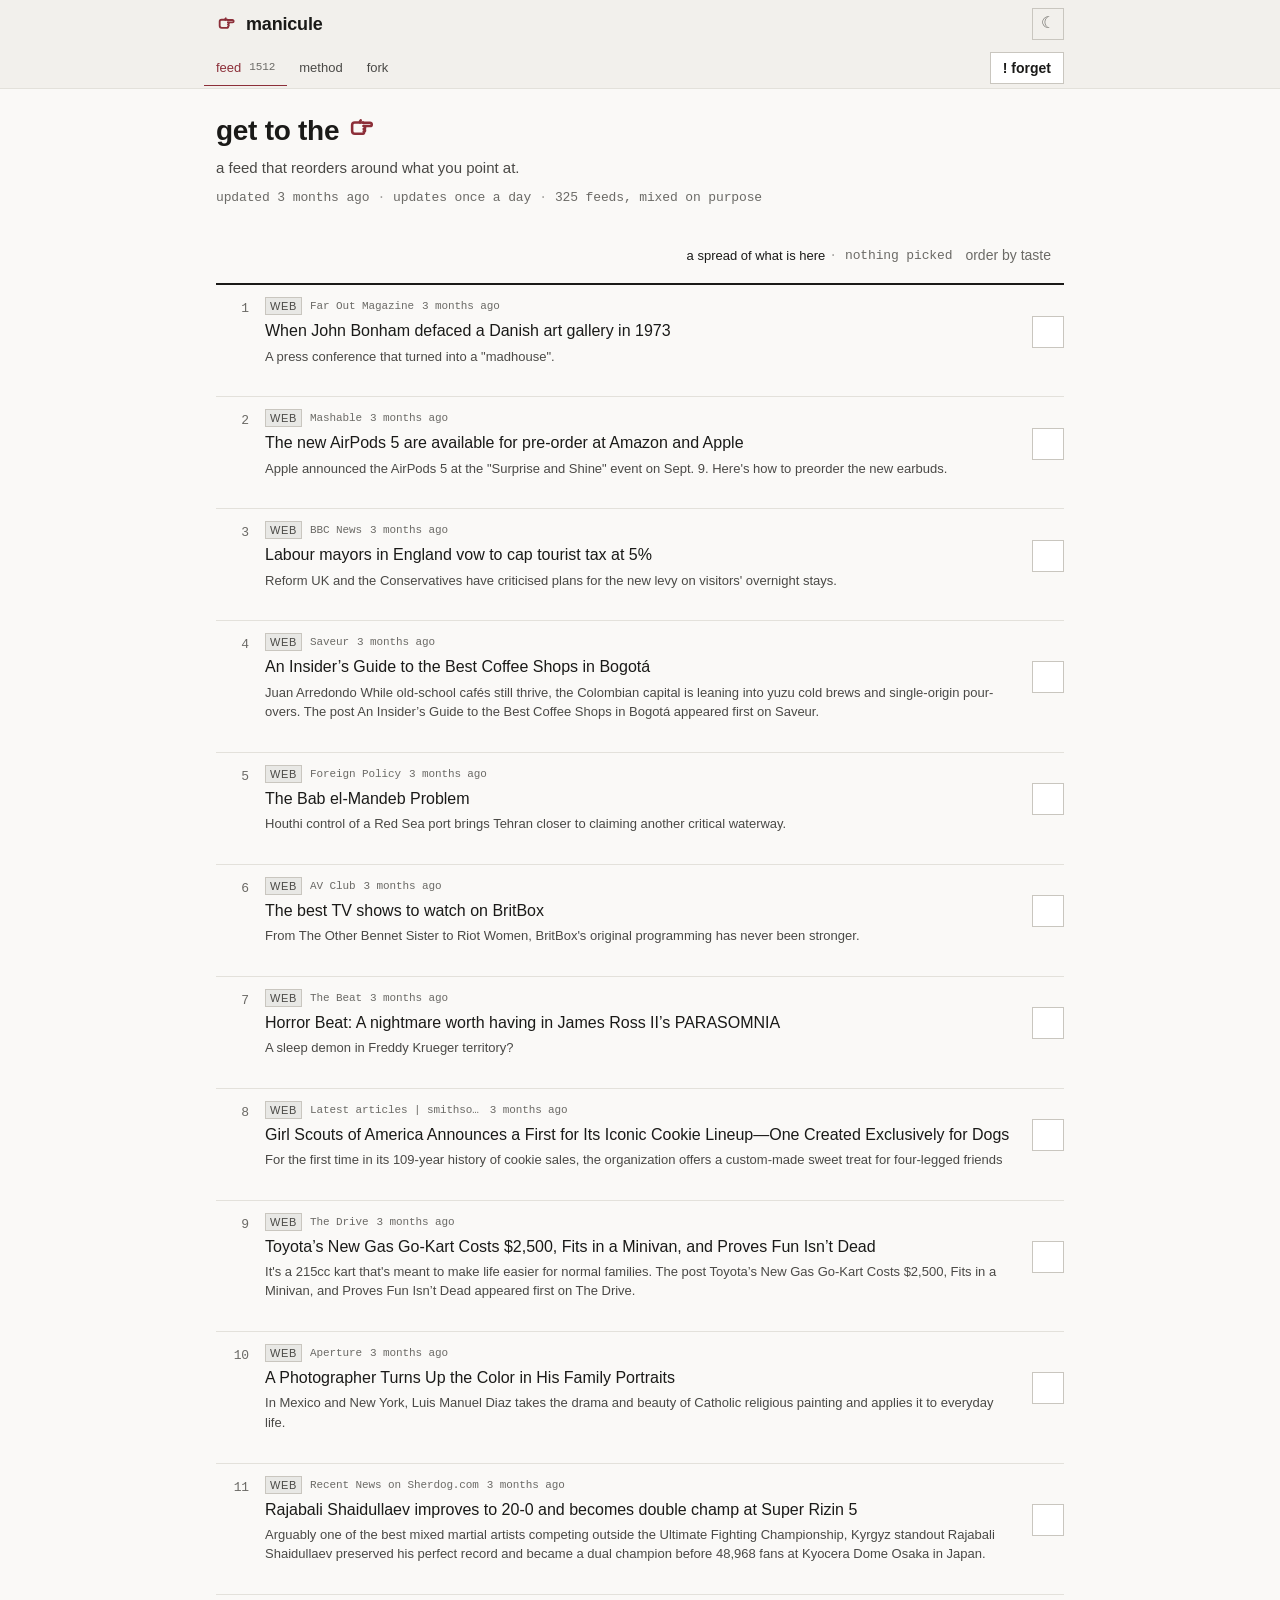
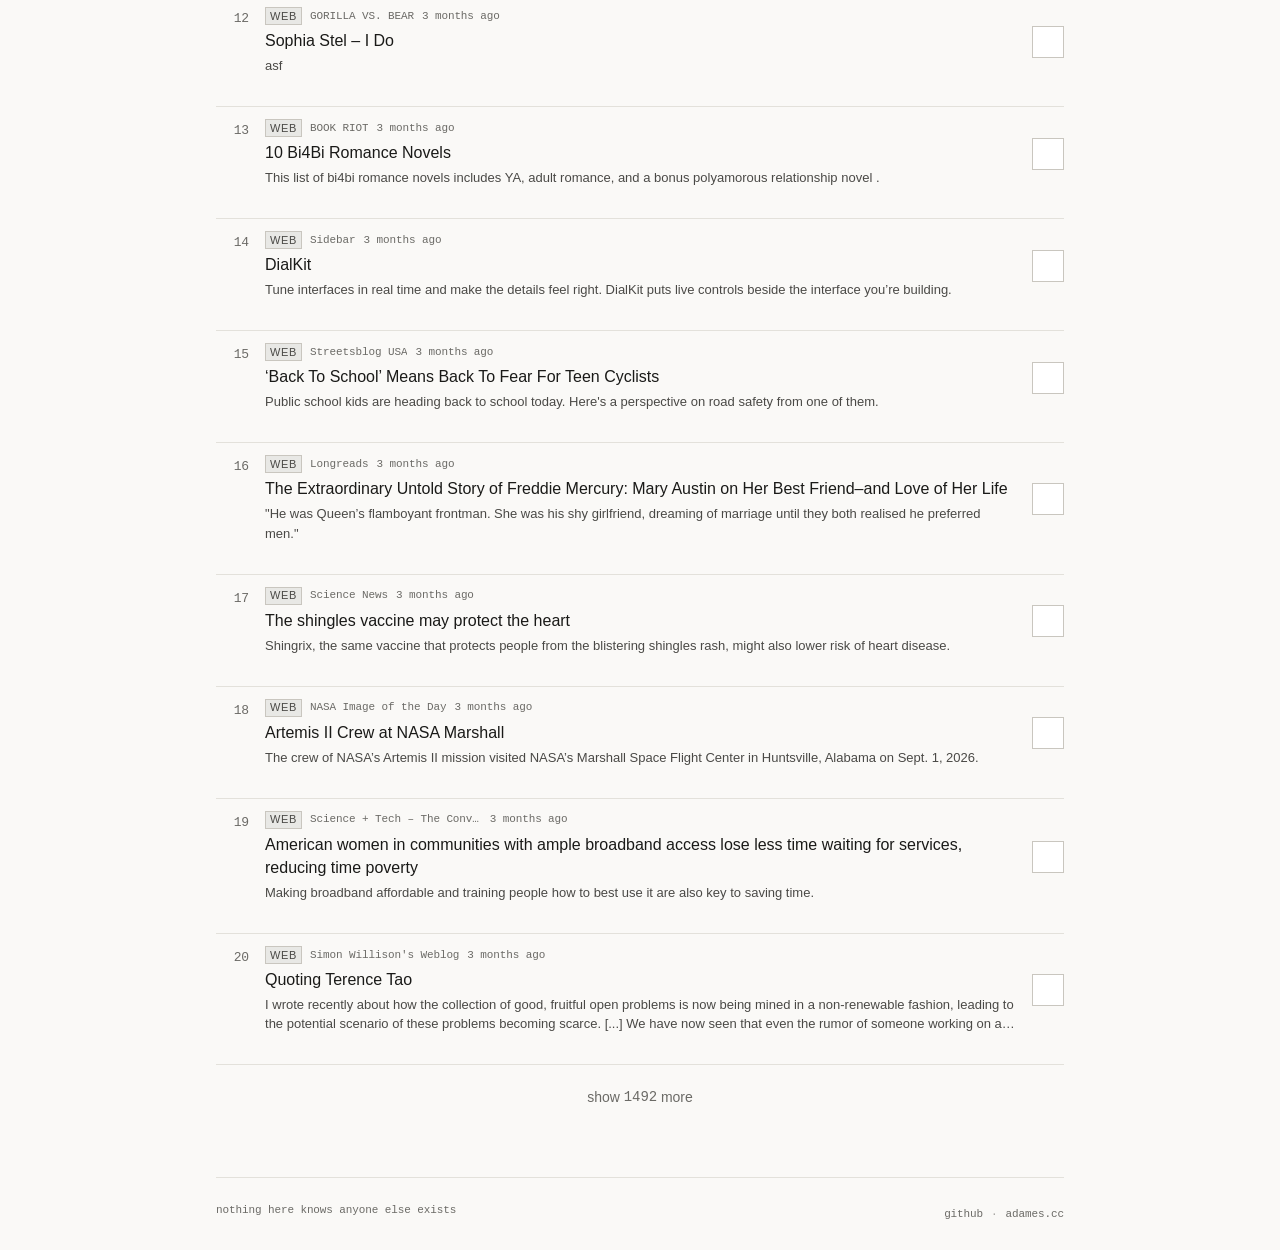
==== site/index.html @ ba09150f "what your taste is about, read off the pool "2 picked in 2 tastes" said there were two and nothing a" ====
<!doctype html>
<html lang="en" data-dialect="square">
<head>
<meta charset="utf-8">
<meta name="viewport" content="width=device-width, initial-scale=1">
<title>manicule · feed</title>
<meta name="description" content="remember your tastes">
<meta property="og:type" content="website">
<meta property="og:title" content="manicule · feed">
<meta property="og:description" content="remember your tastes">
<meta property="og:image" content="https://manicule.adames.cc/og.png">
<meta property="og:url" content="https://manicule.adames.cc/">
<meta name="twitter:card" content="summary_large_image">
<link rel="icon" href="data:image/svg+xml,%3Csvg xmlns='http://www.w3.org/2000/svg' viewBox='0 0 24 24' fill='none' stroke='%238c2f39' stroke-width='2' stroke-linecap='round' stroke-linejoin='round'%3E%3Cstyle%3E@media(prefers-color-scheme:dark){path{stroke:%23df938b}}%3C/style%3E%3Cg transform='rotate(90 12 12)'%3E%3Cpath d='M7.6 11.5V6a1.3 1.3 0 0 1 2.6 0V11'/%3E%3Cpath d='M10.2 11a1.1 1.1 0 0 1 2.2 0a1.05 1.05 0 0 1 2.1 0a1 1 0 0 1 1.7.5V17.8a2.2 2.2 0 0 1-2.2 2.2H9.4a2 2 0 0 1-2-2V11.5'/%3E%3Cpath d='M7.4 13.8a1.4 1.4 0 0 1-1.7-.5'/%3E%3C/g%3E%3C/svg%3E">
<link rel="manifest" href="manifest.webmanifest">
<link rel="stylesheet" href="manicule.css">
<script>
/* Theme before paint: ?theme= in the query, else the stamped choice, else the OS. */
try{var t=new URLSearchParams(location.search).get("theme")||localStorage.getItem("manicule-theme");if(t==="dark"||t==="light")document.documentElement.dataset.theme=t}catch(_){}
</script>
</head>
<body>
<a class="skip" href="#list">skip to the posts</a>


<div class="main">
  <!-- the header: brand row, then the page words -->
  <header class="topbar">
    <div class="brand">
      <a href="./"><span data-hand="rest"></span><span>manicule</span></a>
      <button class="theme" type="button"><span class="moon glyph">☾</span><span class="sun glyph">☼</span></button>
    </div>
    <div class="strip">
      <nav class="words" aria-label="pages">
        <a href="./" data-page="feed">feed <span class="n" data-count></span></a>
        <a href="method.html" data-page="method">method</a>
        <a href="fork.html" data-page="fork">fork</a>
      </nav>
      <div class="acts">
        <button class="btn danger" type="button" data-act="forget" title="clears everything you have picked and passed"><span aria-hidden="true">!</span> forget</button>
      </div>
    </div>
  </header>


  <div class="page">
    <main>
      <section class="mast" aria-label="manicule">
        <h1>get to the <span class="sr-only">☞</span><span data-hand="rest"></span></h1>
        <p class="lead">a feed that reorders around what you point at.</p>
        <p class="spec" id="spec"><span>loading</span></p>
      </section>

      <!-- the ledger -->
      <section class="ledger" id="ledger" aria-label="posts">
        <div class="toolbar">
          <p class="status" id="status" aria-live="polite">loading</p>
        </div>

        <!-- what your taste is about, read off the pool. one line an average -->
        <ol class="tastes" id="tastes" aria-label="your tastes" hidden></ol>

        <div class="banner" id="banner" role="status" hidden>
          <span id="banner-says"></span>
          <span class="acts"><button class="btn" type="button" data-act="fresh">start fresh</button></span>
        </div>

        <span id="newtab" hidden>opens in a new tab</span>
        <ol class="list" id="list" tabindex="-1" role="list"></ol><!-- role=list: WebKit drops list semantics from a list-style:none list -->
        <div class="more" id="more" hidden><button class="btn quiet" id="morebtn" type="button">show more</button></div>
        <div class="empty-state" id="empty" hidden>no posts</div>
      </section>
    </main>

    <!-- the foot -->
    <footer class="foot">
      <div class="colophon-line">
        <span>nothing here knows anyone else exists</span>
        <nav aria-label="elsewhere"><a href="https://github.com/adames/manicule">github</a><a href="https://adames.cc">adames.cc</a></nav>
      </div>
    </footer>
  </div>
</div>

<div class="toast" id="toast" role="status"></div>
<script src="rank.js"></script>
<script src="shell.js"></script>
<script src="feed.js"></script>
<script>
/* Yesterday's pool reads on a train. Nothing else changes if this never runs. */
if ("serviceWorker" in navigator) addEventListener("load", () => navigator.serviceWorker.register("sw.js").catch(() => {}));
</script>
</body>
</html>
---- site/manicule.css ----
/* manicule.css: adames ember, LIBRARY register (the Commonplace dialect). square corners, Helvetica-first chrome, mono for numbers, one ember, flat, no web fonts. one stylesheet. */

/* 1 · tokens. colors from tokens/colors.css (unused ones dropped); the media block mirrors dark for the OS choice */

:root {
  color-scheme: light;
  --bg: #faf9f7;
  --surface: #f2f0ec;
  --surface-press: #e8e6e0;
  --raised: #ffffff;
  --text: #1a1a18;
  --text-secondary: #4a4946;
  --muted: #6b6a66;
  --border: #e3e1db;
  --border-subtle: #efedea;
  --border-strong: #c9c6bf;
  --ember: #8c2f39;
  --ember: oklch(44.48% 0.126 17.63);
  --ember-hover: #76262f;
  --ember-soft: rgba(140,47,57,.1);
  --on-ember: #ffffff;
  --fill-1: color-mix(in srgb,var(--text) 8%,transparent);
  --fill-2: color-mix(in srgb,var(--text) 18%,transparent);
  --fill-3: color-mix(in srgb,var(--text) 38%,transparent);
  --danger: var(--text);
  --on-danger: var(--raised);
  --shadow: none;
  --shadow-pop: 0 2px 0 var(--border-strong);
  --link: var(--ember);
  --font-ui: 'Helvetica Neue',Helvetica,Arial,'Liberation Sans',sans-serif;
  --font-sans: var(--font-ui);
  --font-mono: ui-monospace,SFMono-Regular,'SF Mono',Menlo,Consolas,'Liberation Mono',monospace;
  --font-serif: Georgia,Charter,'Times New Roman',serif;

  /* the fixed app scale, the only scale here (never --step-*) */
  --text-2xs: .6875rem;
  --text-xs: .8125rem;
  --text-sm: .875rem;
  --text-base: .9375rem;
  --text-md: 1rem;
  --text-lg: 1.125rem;
  --text-xl: 1.75rem; /* the product's single addition to the app scale: page h1s only */
  --leading-tight: 1.3;
  --leading-snug: 1.45;
  --leading-normal: 1.5;
  --leading-body: 1.65;
  --leading-relaxed: 1.75;
  --weight-normal: 400;
  --weight-medium: 500;
  --weight-semibold: 600;
  --icon-sm: 1rem;
  --space-0: .125rem;
  --space-1: .25rem;
  --space-2: .5rem;
  --space-3: .75rem;
  --space-4: 1rem;
  --space-5: 1.5rem;
  --space-6: 2rem;
  --space-7: 3rem;
  --measure: 65ch;
  --sidebar-width: 176px;
  --page-max: 56rem;
  --radius-sm: 4px;
  --radius: 6px;
  --border-w: 1px;
  --border-w-strong: 2px;
  --control-sm: 32px;
  --control-md: 36px;
  --transition-fast: .1s ease;
  --transition: .15s ease;

  /* the product's own sizes: the hand at three sizes (and the h1 box that puts the drawn hand at cap height), the kind badge and the meter, the ruler's thumb and ticks, the ledger's fixed columns */
  --hand-sm: 12px;
  --hand-md: 18px;
  --hand-lg: 22px;
  --hand-h1: 1.1em;
  --badge-h: 18px;
  --bar-h: 8px;
  --thumb: 12px;
  --tick-h: 8px;
  --ruler-w: 12rem;
  --note-w: 17rem;
  --kv-key: 9rem;
}

[data-dialect="square"] {
  --radius-sm: 0px;
  --radius: 0px;
}

@media (pointer:coarse) {
  :root {
    --control-sm: 44px;
    --thumb: 16px;
  }
}

@media (prefers-color-scheme:dark) {
  :root:not([data-theme="light"]) {
    color-scheme: dark;
    --bg: #0c0c0d;
    --surface: #161617;
    --surface-press: #1f1f21;
    --raised: #19191b;
    --text: #ededec;
    --text-secondary: #b4b3b0;
    --muted: #9b9a96;
    --border: #262628;
    --border-subtle: #202022;
    --border-strong: #55555b;
    --ember: #df938b;
    --ember: oklch(73.75% 0.0935 26.15);
    --ember-hover: #e7a9a2;
    --ember-soft: rgba(223,147,139,.14);
    --on-ember: #1a1a18;
  }
}

:root[data-theme="dark"] {
  color-scheme: dark;
  --bg: #0c0c0d;
  --surface: #161617;
  --surface-press: #1f1f21;
  --raised: #19191b;
  --text: #ededec;
  --text-secondary: #b4b3b0;
  --muted: #9b9a96;
  --border: #262628;
  --border-subtle: #202022;
  --border-strong: #55555b;
  --ember: #df938b;
  --ember: oklch(73.75% 0.0935 26.15);
  --ember-hover: #e7a9a2;
  --ember-soft: rgba(223,147,139,.14);
  --on-ember: #1a1a18;
}

@media (prefers-reduced-motion:reduce) {
  *,
  *::before,
  *::after {
    animation-duration: .01ms!important;
    animation-iteration-count: 1!important;
    transition-duration: .01ms!important;
    scroll-behavior: auto!important;
  }
} /* 2 · base */

*,
*::before,
*::after {
  box-sizing: border-box;
  margin: 0;
}

html {
  background: var(--bg);
}

body {
  background: var(--bg);
  color: var(--text);
  font-family: var(--font-ui);
  font-size: var(--text-base);
  line-height: var(--leading-normal);
  font-variant-numeric: tabular-nums;
  font-variant-emoji: text;
  font-synthesis: none;
  -webkit-font-smoothing: antialiased;
  text-rendering: optimizeLegibility;
  min-height: 100vh;
  display: block;
  transition: background-color var(--transition),color var(--transition);
}

a {
  color: var(--link);
  text-decoration: none;
  text-underline-offset: .18em;
  text-decoration-thickness: from-font;
}

@media (hover:hover) {
  a:hover {
    text-decoration: underline;
  }
}

:focus-visible {
  outline: none;
  box-shadow: 0 0 0 2px var(--bg),0 0 0 4px var(--ember);
  border-radius: var(--radius-sm);
}

[tabindex="-1"]:focus-visible {
  box-shadow: none;
}

::selection {
  background: var(--ember-soft);
}

button {
  font: inherit;
  color: inherit;
  background: none;
  border: 0;
  padding: 0;
  cursor: pointer;
}

button:disabled {
  cursor: default;
}

svg {
  display: block;
}

img {
  max-width: 100%;
  display: block;
}

h1,
h2,
h3 {
  font-family: var(--font-ui);
  font-weight: var(--weight-semibold);
  line-height: var(--leading-tight);
  letter-spacing: -.01em;
  text-transform: lowercase;
  text-wrap: balance;
}

h1 {
  font-size: var(--text-xl);
}

h2 {
  font-size: var(--text-md);
}

h3 {
  font-size: var(--text-base);
}

b,
strong {
  font-weight: var(--weight-semibold);
}

pre,
code,
kbd,
samp {
  font-family: var(--font-mono);
  letter-spacing: -.01em;
  text-transform: none;
}

.mono {
  font-family: var(--font-mono);
  font-variant-numeric: tabular-nums;
  letter-spacing: -.01em;
}

.muted {
  color: var(--muted);
}

.glyph {
  font-variant-emoji: text;
}

.hand-svg {
  width: var(--hand-md);
  height: var(--hand-md);
  flex: none;
} /* the skip link: off-page until it has focus */

.skip {
  position: absolute;
  left: -999px;
  top: var(--space-3);
  z-index: 20;
  padding: var(--space-2) var(--space-3);
  background: var(--text);
  color: var(--bg);
  font-size: var(--text-xs);
  text-transform: lowercase;
}

.skip:focus {
  left: var(--space-3);
}

/* 3 · shell. the header is a brand row over a row of page words. */

.theme .g {
  font-family: var(--font-mono);
  font-size: var(--icon-sm);
  line-height: 1;
  color: var(--muted);
}

.theme .sun {
  display: none;
}

:root[data-theme="dark"] .theme .sun {
  display: inline;
}

:root[data-theme="dark"] .theme .moon {
  display: none;
}

@media (prefers-color-scheme:dark) {
  :root:not([data-theme="light"]) .theme .sun {
    display: inline;
  }
  :root:not([data-theme="light"]) .theme .moon {
    display: none;
  }
}

/* the page column under the header */

.main {
  flex: 1;
  min-width: 0;
  display: flex;
  flex-direction: column;
}

/* the header: brand row under a 2px ink rule, then the page words (an inset focus ring survives the scroll clip) */

.topbar {
  background: var(--surface);
  text-transform: lowercase;
}

.topbar .brand {
  display: flex;
  align-items: center;
  justify-content: space-between;
  padding: var(--space-2) var(--space-4);
}

/* the rules run to the edge; the words in them line up with the page column */

.topbar .brand,
.strip {
  --gutter: max(var(--space-4), (100% - var(--page-max)) / 2 + var(--space-5));
  padding-inline: var(--gutter);
}

.strip .words {
  margin-inline-start: calc(-1 * var(--space-3));
}

.topbar .brand a {
  display: flex;
  align-items: center;
  gap: var(--space-2);
  color: var(--text);
  font-size: var(--text-lg);
  font-weight: var(--weight-semibold);
  letter-spacing: -.01em;
}

.topbar .brand svg {
  width: var(--hand-lg);
  height: var(--hand-lg);
  color: var(--ember);
}

.topbar .theme {
  width: var(--control-sm);
  height: var(--control-sm);
  display: grid;
  place-items: center;
  font-family: var(--font-mono);
  font-size: var(--icon-sm);
  color: var(--muted);
  border: var(--border-w) solid var(--border-strong);
  border-radius: var(--radius);
  text-transform: lowercase;
}

.strip {
  display: flex;
  align-items: center;
  justify-content: space-between;
  gap: var(--space-3);
  border-bottom: var(--border-w) solid var(--border);
}

.strip .acts {
  display: flex;
  gap: var(--space-2);
  flex: none;
  padding: var(--space-1) 0;
} /* here in every state: an action that came and went would move the page under you */

.topbar .words {
  display: flex;
  overflow-x: auto;
  scrollbar-width: none;
  min-width: 0;
}

.topbar .words::-webkit-scrollbar {
  display: none;
}

.topbar .words a {
  flex: none;
  display: flex;
  align-items: center;
  min-height: var(--control-sm);
  padding: var(--space-2) var(--space-3);
  margin-bottom: calc(-1 * var(--border-w));
  border-bottom: var(--border-w-strong) solid transparent;
  color: var(--text-secondary);
  font-size: var(--text-xs);
  font-weight: var(--weight-medium);
}

.topbar .words .n {
  margin-left: var(--space-2);
  font-family: var(--font-mono);
  font-size: var(--text-2xs);
  color: var(--muted);
  letter-spacing: -.01em;
}

.topbar .words a.active {
  color: var(--ember);
  border-bottom-color: var(--ember);
}

.topbar .words a:focus-visible {
  box-shadow: inset 0 0 0 2px var(--ember);
}
 /* the page column, prose, section titles over the 2px ink rule */

.page {
  width: 100%;
  max-width: var(--page-max);
  margin-inline: auto;
  padding: var(--space-5);
}

.page>main>*+* {
  margin-top: var(--space-6);
} /* section to section. twice the 16 that separates a section title from its body, so a section reads as one block */

/* the measure bounds the running text only; rules, steps and KV rows run to the column edge like the other pages */

.prose p {
  max-width: var(--measure);
  text-wrap: pretty;
}

.prose pre,
.prose .specimen {
  max-width: var(--measure);
}

.prose>*+* {
  margin-top: var(--space-4);
} /* a paragraph break has to beat the line spacing inside a paragraph, or the two run together */

.prose p a:not(.btn),
.prose li a,
.kv dd a {
  text-decoration-line: underline;
  text-decoration-thickness: .08em;
}

.reading {
  font-family: var(--font-serif);
  font-size: var(--text-lg);
  line-height: var(--leading-relaxed);
  color: var(--text);
  max-width: var(--measure);
  text-wrap: pretty;
}

.mast .reading {
  margin-top: var(--space-3);
}

.sect {
  display: flex;
  align-items: baseline;
  justify-content: space-between;
  gap: var(--space-3);
  padding-bottom: var(--space-2);
  border-bottom: var(--border-w-strong) solid var(--text);
  font-size: var(--text-sm);
  font-weight: var(--weight-medium);
  letter-spacing: .04em;
  text-transform: lowercase;
}

.sect a {
  font-weight: var(--weight-normal);
  letter-spacing: 0;
  font-size: var(--text-xs);
}

.sect small {
  margin-left: var(--space-2);
  font-family: var(--font-mono);
  font-weight: var(--weight-normal);
  font-size: var(--text-2xs);
  letter-spacing: -.01em;
  color: var(--muted);
}

.sect+*,
.sect+.caption {
  margin-top: var(--space-4);
} /* the caption sets its own 8 and would otherwise sit tighter under a title than any other first child */

.caption+.kv {
  margin-top: var(--space-4);
} /* the proof's notes sit under its caption */

.caption {
  margin-top: var(--space-2);
  font-family: var(--font-mono);
  font-size: var(--text-2xs);
  color: var(--muted);
  letter-spacing: -.01em;
  text-transform: lowercase;
} /* the foot: a hairline, the colophon line */

.foot {
  margin-top: var(--space-7);
  padding-top: var(--space-5);
  border-top: var(--border-w) solid var(--border);
  text-transform: lowercase;
}

/* standalone text links reach a 24px target without growing visually */

.sect a,
.colophon-line nav a {
  display: inline-flex;
  align-items: center;
  min-height: var(--space-5);
}

.foot>.colophon-line:first-child {
  margin-top: 0;
}

.colophon-line {
  display: flex;
  flex-wrap: wrap;
  justify-content: space-between;
  gap: var(--space-2) var(--space-4);
  margin-top: var(--space-4);
  font-family: var(--font-mono);
  font-size: var(--text-2xs);
  color: var(--muted);
  letter-spacing: -.01em;
}

.colophon-line nav {
  display: flex;
  gap: var(--space-2);
}

.colophon-line nav a {
  color: var(--muted);
}

.colophon-line nav a:hover {
  color: var(--text);
}

.colophon-line nav a+a::before {
  content: "·";
  content: "·" / "";
  margin-right: var(--space-2);
  opacity: .6;
} /* the "" alt keeps a glyph out of accessible names; older engines keep the first declaration */

/* 4 · masthead, the formula band (always visible), how it works */

.mast h1 .hand-svg {
  display: inline-block;
  vertical-align: -.15em;
  width: var(--hand-h1);
  height: var(--hand-h1);
  color: var(--ember);
}

.mast .lead {
  margin-top: var(--space-2);
  font-size: var(--text-base);
  color: var(--text-secondary);
  max-width: var(--measure);
  text-wrap: pretty;
}

.spec {
  margin-top: var(--space-2);
  display: flex;
  flex-wrap: wrap;
  gap: var(--space-1) var(--space-2);
  font-family: var(--font-mono);
  font-size: var(--text-xs);
  color: var(--muted);
  letter-spacing: -.01em;
  text-transform: lowercase;
}

.spec span:not(:last-child)::after {
  content: "·";
  content: "·" / "";
  margin-left: var(--space-2);
  opacity: .6;
} /* on the trailing side, so a wrap never opens a line with the dot */

.formula {
  display: flex;
  flex-wrap: wrap;
  align-items: flex-start;
  gap: var(--space-2) var(--space-3);
  padding: var(--space-3) var(--space-4);
  background: var(--surface);
  font-family: var(--font-mono);
  font-size: var(--text-md);
  line-height: var(--leading-tight);
  color: var(--text);
  letter-spacing: -.01em;
  overflow-x: auto;
}

.formula .side {
  display: inline-flex;
  align-items: flex-start;
  gap: var(--space-2) var(--space-3);
}

.formula .op {
  color: var(--muted);
}

.formula .term {
  display: inline-flex;
  flex-direction: column;
  align-items: center;
}

.formula .lbl {
  margin-top: var(--space-1);
  padding-top: var(--space-1);
  border-top: var(--border-w) solid var(--border-strong);
  color: var(--text);
  text-transform: lowercase;
  white-space: nowrap;
} /* the same face, size and ink as the term above it, and centred under it: a denominator, not a footnote */

.kicker-line {
  margin-top: var(--space-2);
  font-size: var(--text-sm);
  color: var(--text-secondary);
  text-transform: lowercase;
}

.prior {
  margin-top: var(--space-3);
  font-size: var(--text-xs);
  color: var(--muted);
  max-width: var(--measure);
  text-wrap: pretty;
}

/* the details: hairlines above and below, +/− at right; the method.html link sits beside the summary, not inside it */

/* the ruler in prose: it is the method page's control, not a toolbar's */
.prose .ruler-wrap,
section .ruler-wrap {
  margin-top: var(--space-4);
}

/* 5 · toolbar: the λ ruler and the status */

.toolbar {
  display: flex;
  flex-wrap: wrap;
  align-items: center;
  gap: var(--space-2) var(--space-3);
  padding-bottom: var(--space-3);
  border-bottom: var(--border-w-strong) solid var(--text);
  text-transform: lowercase;
}

/* the ruler: a real range input drawn as a 2px ink track with 9 ticks (hard-stop stripes, not a tonal gradient) and a square ink thumb */

.ruler-wrap {
  display: flex;
  flex-direction: column;
  gap: var(--space-0);
  width: var(--ruler-w);
  flex: none;
}

.ruler-wrap label,
.ruler-ends {
  font-size: var(--text-2xs);
  color: var(--muted);
  line-height: var(--leading-tight);
}

.ruler-wrap label {
  white-space: nowrap;
}

.ruler-row {
  display: flex;
  align-items: center;
  gap: var(--space-2);
}

.ruler {
  position: relative;
  flex: 1;
  min-width: 0;
  height: max(var(--space-5),calc(var(--thumb) + var(--space-2)));
} /* never under 24px on a fine pointer */

@media (pointer:coarse) {
  .ruler {
    height: var(--control-sm);
  }
}

.ruler::before {
  content: "";
  position: absolute;
  left: calc(var(--thumb) / 2);
  right: calc(var(--thumb) / 2);
  top: calc(50% - var(--tick-h) / 2);
  height: var(--tick-h);
  background-image: linear-gradient(90deg,var(--border-strong) var(--border-w),transparent var(--border-w)),linear-gradient(90deg,var(--text) var(--border-w),transparent var(--border-w));
  background-size: calc((100% - var(--border-w)) / 8) 100%,calc((100% - var(--border-w)) / 4) 100%;
  background-repeat: repeat-x;
  pointer-events: none;
}

.ruler input {
  appearance: none;
  display: block;
  width: 100%;
  height: 100%;
  margin: 0;
  background: none;
  cursor: ew-resize;
  position: relative;
}

.ruler input::-webkit-slider-runnable-track {
  height: var(--border-w-strong);
  background: var(--text);
}

.ruler input::-moz-range-track {
  height: var(--border-w-strong);
  background: var(--text);
}

.ruler input::-webkit-slider-thumb {
  appearance: none;
  width: var(--thumb);
  height: var(--thumb);
  margin-top: calc((var(--border-w-strong) - var(--thumb)) / 2);
  background: var(--text);
  border: 0;
  border-radius: 0;
  box-shadow: 0 0 0 var(--border-w-strong) var(--bg);
}

.ruler input::-moz-range-thumb {
  width: var(--thumb);
  height: var(--thumb);
  background: var(--text);
  border: 0;
  border-radius: 0;
  box-shadow: 0 0 0 var(--border-w-strong) var(--bg);
}

.ruler input:focus-visible {
  box-shadow: none;
}

.ruler input:focus-visible::-webkit-slider-thumb {
  box-shadow: 0 0 0 2px var(--bg),0 0 0 4px var(--ember);
}

.ruler input:focus-visible::-moz-range-thumb {
  box-shadow: 0 0 0 2px var(--bg),0 0 0 4px var(--ember);
}

.ruler-row output {
  font-family: var(--font-mono);
  font-size: var(--text-sm);
  font-weight: var(--weight-medium);
  color: var(--text);
  min-width: 4ch;
  text-align: right;
  letter-spacing: -.01em;
}

.ruler-ends {
  display: flex;
  justify-content: space-between;
  padding-right: calc(4ch + var(--space-2));
}



.status {
  order: 2;
  margin-left: auto;
  font-size: var(--text-xs);
  color: var(--muted);
  display: flex;
  flex-wrap: wrap;
  align-items: center;
  gap: var(--space-1) 0;
  justify-content: flex-end;
}

.status>* {
  white-space: nowrap;
} /* the counts each stay whole; the line wraps between them when it has to */

@media (max-width:719.98px) {
  .status .lam {
    display: none;
  } /* the ruler is right there and prints the same number */
}

.status b {
  color: var(--text);
  font-weight: var(--weight-medium);
}

.status .n {
  font-family: var(--font-mono);
  letter-spacing: -.01em;
}

.status .n::before {
  content: "·";
  content: "·" / "";
  margin: 0 var(--space-2) 0 var(--space-1);
  opacity: .6;
} /* a real space precedes each span (for screen readers); the left margin makes up the difference */

/* your tastes, read off the pool: one line an average, in the status's voice */
.tastes {
  list-style: none;
  margin: var(--space-2) 0 0;
  padding: 0;
  display: flex;
  flex-direction: column;
  gap: var(--space-1);
  font-family: var(--font-mono);
  font-size: var(--text-xs);
  color: var(--muted);
  letter-spacing: -.01em;
  text-transform: lowercase;
}

.tastes li {
  display: flex;
  align-items: baseline;
  gap: var(--space-2);
  min-width: 0;
}

.tastes svg {
  width: var(--hand-sm);
  height: var(--hand-sm);
  flex: none;
  align-self: center;
}

.tastes .k,
.tastes .n {
  flex: none;
}

.tastes .k {
  color: var(--text);
} /* the number, when there are several: it is what the rows point at */

.tastes .feeds {
  overflow: hidden;
  text-overflow: ellipsis;
  white-space: nowrap;
  min-width: 0;
}

.tastes .feeds b {
  font-weight: var(--weight-medium);
  color: var(--text);
  text-transform: none;
}

/* 6 · the ledger: column heads on the 2px rule, then the rows (rank · entry · receipt · hands) */

.list {
  list-style: none;
  padding: 0;
  margin: 0;
}

.row {
  position: relative;
  padding: var(--space-3) 0 var(--space-3) var(--space-2);
  border-bottom: var(--border-w) solid var(--border);
  transition: background var(--transition-fast);
} /* rank · entry · the one control, with the score under it */

.row {
  display: grid;
  grid-template-columns: 3ch minmax(0,1fr) min-content;
  column-gap: var(--space-4);
  align-items: start;
}

.ledger.dead .toolbar>:not(.status) {
  display: none;
} /* couldn't load: only the status line stays */

.row::before {
  content: "";
  position: absolute;
  left: 0;
  top: var(--space-3);
  bottom: var(--space-3);
  width: 0;
  border-left: var(--border-w-strong) solid transparent;
}

.row:hover {
  background: var(--surface);
}

/* the row's own edge repeats the control's state in the margin: solid ink for a row you picked, dashed for one you passed on. Ink, never the accent. */

.row.picked::before {
  border-left-color: var(--text);
}

.row.passed::before {
  border-left-style: dashed;
  border-left-color: var(--border-strong);
}

.row .n {
  font-family: var(--font-mono);
  font-size: var(--text-xs);
  color: var(--muted);
  letter-spacing: -.01em;
  text-align: right;
  padding-top: var(--space-0);
}

.row .body {
  min-width: 0;
}

.meta {
  display: flex;
  flex-wrap: wrap;
  align-items: center;
  gap: var(--space-2);
  font-family: var(--font-mono);
  font-size: var(--text-2xs);
  color: var(--muted);
  letter-spacing: -.01em;
  line-height: var(--leading-tight);
}

.meta .feed {
  flex: 0 1 auto;
  min-width: 0;
  overflow: hidden;
  text-overflow: ellipsis;
  white-space: nowrap;
  max-width: 26ch;
}

.meta time {
  white-space: nowrap;
}

.kind {
  display: inline-flex;
  align-items: center;
  height: var(--badge-h);
  padding: 0 var(--space-1);
  font-family: var(--font-ui);
  font-size: var(--text-2xs);
  font-weight: var(--weight-medium);
  letter-spacing: .06em;
  text-transform: uppercase;
  color: var(--text-secondary);
  background: var(--fill-1);
  border: var(--border-w) solid var(--border-strong);
  border-radius: var(--radius-sm);
}

.title {
  margin-top: var(--space-1);
  font-size: var(--text-md);
  font-weight: var(--weight-medium);
  line-height: var(--leading-snug);
  letter-spacing: 0;
  text-transform: none;
  text-wrap: pretty;
  overflow-wrap: anywhere;
}

.title a {
  color: var(--text);
}

.row:hover .title a,
.title a:hover {
  color: var(--ember);
  text-decoration: none;
}

.snip {
  margin-top: var(--space-1);
  font-size: var(--text-xs);
  line-height: var(--leading-normal);
  color: var(--text-secondary);
  display: -webkit-box;
  -webkit-line-clamp: 2;
  -webkit-box-orient: vertical;
  overflow: hidden;
  overflow-wrap: anywhere;
}

.near {
  margin-top: var(--space-1);
  height: 1.3em;
  overflow: hidden;
  display: flex;
  align-items: center;
  gap: var(--space-1);
  font-family: var(--font-mono);
  font-size: var(--text-2xs);
  color: var(--muted);
  letter-spacing: -.01em;
  line-height: var(--leading-tight);
  min-width: 0;
  text-transform: lowercase;
}

.near svg {
  width: var(--hand-sm);
  height: var(--hand-sm);
  flex: none;
}

.near .k {
  color: var(--text);
  flex: none;
}

.near .t {
  text-transform: none;
  overflow: hidden;
  text-overflow: ellipsis;
  white-space: nowrap;
}

/* the receipt: two terms, a rule (the equals), the total. the = is for screen readers until the row folds */

.calc {
  font-family: var(--font-mono);
  font-size: var(--text-2xs);
  color: var(--muted);
  opacity: .7;
  letter-spacing: -.01em;
  line-height: var(--leading-tight);
  text-align: center;
  width: 5ch;
} /* 5ch is the width of a signed score in this face, so every row's column is the same and the boxes keep one line down the page */

.calc span {
  display: block;
  white-space: nowrap;
}

.calc .tot {
  font-weight: var(--weight-medium);
  color: var(--text-secondary);
} /* the score is a window on the arithmetic, not a thing to read: it sits back from the title */

.calc .notext {
  color: var(--muted);
  white-space: normal;
}

.hands {
  align-self: center;
  display: flex;
  flex-direction: column;
  align-items: center;
  gap: var(--space-1);
} /* the score sits under the finger that made it, on the same centre line, the pair centred in the row */

/* one control, three states. Meaning is form, not colour: empty by default, inverse ink when you point at a row, dashed ink when you pass on one. The hand shows faintly on hover so an empty box still invites a press. */

.mk {
  width: var(--control-sm);
  height: var(--control-sm);
  display: grid;
  place-items: center;
  padding: 0;
  color: transparent;
  background: var(--raised);
  border: var(--border-w) solid var(--border-strong);
  cursor: pointer;
  transition: color var(--transition-fast),background var(--transition-fast),border-color var(--transition-fast);
}

.mk svg {
  width: var(--hand-md);
  height: var(--hand-md);
}

.row:hover .mk {
  color: var(--border-strong);
  border-color: var(--text);
}

.mk:hover {
  color: var(--text-secondary);
  background: var(--surface-press);
}

.mk.point {
  color: var(--bg);
  background: var(--text);
  border-color: var(--text);
}

.mk.point:hover {
  color: var(--bg);
  background: var(--text);
}

.mk.pass {
  color: var(--text);
  background: var(--raised);
  border-color: var(--text);
  border-style: dashed;
}

.mk.pass:hover {
  color: var(--text);
  background: var(--surface-press);
}

.row.passed .title a,
.row.passed .snip {
  color: var(--muted);
} /* a passed row goes quiet; it never loses words, or the row would resize under your finger */

.row.passed .kind {
  background: none;
  color: var(--muted);
  border-color: var(--border);
}

.row.passed .calc .tot {
  color: var(--muted);
  font-weight: var(--weight-normal);
}

.more {
  display: flex;
  justify-content: center;
  padding: var(--space-4) 0;
}

.more .btn .n {
  font-family: var(--font-mono);
  letter-spacing: -.01em;
}

/* 7 · components. buttons: ink outline by default, quiet drops the edge, danger is weight + ! + inverse fill, primary is the one ember CTA */

.btn {
  display: inline-flex;
  align-items: center;
  justify-content: center;
  gap: var(--space-1);
  height: var(--control-sm);
  padding: 0 var(--space-3);
  font-family: var(--font-ui);
  font-size: var(--text-sm);
  font-weight: var(--weight-medium);
  text-transform: lowercase;
  color: var(--text);
  background: var(--raised);
  border: var(--border-w) solid var(--border-strong);
  border-radius: var(--radius);
  white-space: nowrap;
  text-decoration: none;
  transition: background var(--transition-fast),color var(--transition-fast),border-color var(--transition-fast);
}

.btn:hover {
  background: var(--surface-press);
  border-color: var(--text);
  text-decoration: none;
}

.btn:active {
  background: var(--fill-2);
}

.btn.quiet {
  background: none;
  border-color: transparent;
  color: var(--muted);
}

.btn.quiet:hover {
  color: var(--text);
  background: var(--surface-press);
  border-color: transparent;
}

.btn.danger {
  font-weight: var(--weight-semibold);
}

.btn.danger:hover {
  background: var(--danger);
  color: var(--on-danger);
  border-color: var(--danger);
}

.btn.primary {
  background: var(--ember);
  color: var(--on-ember);
  border-color: var(--ember);
}

.btn.primary:hover {
  background: var(--ember-hover);
  border-color: var(--ember-hover);
} /* the borrowed banner and the empty state share the dashed box */

.empty-state,
.banner {
  border: var(--border-w) dashed var(--border-strong);
  color: var(--muted);
  font-size: var(--text-xs);
  text-transform: lowercase;
}

.empty-state {
  padding: var(--space-7) var(--space-4);
  text-align: center;
}

.banner {
  display: flex;
  flex-wrap: wrap;
  align-items: center;
  gap: var(--space-2) var(--space-4);
  margin-top: var(--space-3);
  padding: var(--space-3) var(--space-4);
  color: var(--text-secondary);
}

.banner b {
  color: var(--text);
  font-weight: var(--weight-medium);
}

.banner .acts {
  margin-left: auto;
  display: flex;
  gap: var(--space-2);
} /* toast: ink on paper, the one hard edge. always in the DOM (a live region), invisible while empty */

.toast {
  position: fixed;
  left: 50%;
  bottom: var(--space-5);
  transform: translateX(-50%);
  max-width: calc(100% - var(--space-6));
  padding: var(--space-2) var(--space-4);
  background: var(--text);
  color: var(--bg);
  font-size: var(--text-xs);
  text-transform: lowercase;
  border-radius: var(--radius);
  box-shadow: var(--shadow-pop);
  z-index: 10;
  transition: opacity var(--transition);
}

.toast:empty {
  opacity: 0;
  pointer-events: none;
} /* the printed link: the share url typeset as a specimen, ember only on the picked ids */

.specimen .lbl {
  display: flex;
  justify-content: space-between;
  gap: var(--space-3);
  margin-bottom: var(--space-1);
  font-family: var(--font-mono);
  font-size: var(--text-2xs);
  color: var(--muted);
  letter-spacing: -.01em;
  text-transform: lowercase;
}

.specimen .link {
  padding: var(--space-2) var(--space-3);
  background: var(--raised);
  border: var(--border-w) solid var(--border);
  font-family: var(--font-mono);
  font-size: var(--text-xs);
  line-height: var(--leading-body);
  color: var(--text);
  letter-spacing: -.01em;
  text-transform: none;
  overflow-wrap: anywhere;
}

.specimen .host,
.specimen .k {
  color: var(--muted);
}

.specimen .m {
  color: var(--ember);
}

.specimen .d {
  text-decoration: line-through;
  text-decoration-color: var(--text);
}

/* KVList: mono keys in a fixed column, ui values, one unbroken hairline per row. --tight drops the rules, --wide widens the keys */

.kv {
  display: grid;
  grid-template-columns: var(--kv-key) minmax(0,1fr);
  column-gap: 0;
  row-gap: 0;
  font-size: var(--text-sm);
}

.kv dt {
  font-family: var(--font-mono);
  font-size: var(--text-xs);
  color: var(--text);
  letter-spacing: -.01em;
  padding: var(--space-3) 0;
  border-bottom: var(--border-w) solid var(--border);
}

.kv dd {
  color: var(--text-secondary);
  padding: var(--space-3) 0 var(--space-3) var(--space-4);
  border-bottom: var(--border-w) solid var(--border);
  text-wrap: pretty;
  min-width: 0;
}

.kv dd .t {
  color: var(--text);
}

.kv dd .mono {
  overflow-wrap: anywhere;
  color: var(--text);
}

.kv dd .sub {
  display: block;
  margin-top: var(--space-0);
}

.kv dd>.hand-svg {
  display: inline-block;
  vertical-align: -.12em;
  width: var(--hand-sm);
  height: var(--hand-sm);
  color: var(--muted);
  margin-right: var(--space-1);
}

.kv--tight {
  grid-template-columns: max-content minmax(0,1fr);
  column-gap: var(--space-3);
  row-gap: var(--space-1);
  font-size: var(--text-xs);
  align-content: start;
}

.kv--tight dt,
.kv--tight dd {
  padding: 0;
  border: 0;
}

.kv--tight dd {
  text-transform: lowercase;
}

.kv--wide {
  --kv-key: 12rem;
} /* colophon: the two hands inline before a value, at the row control size, in ink */

.hands-inline {
  display: inline-flex;
  gap: var(--space-1);
  vertical-align: -.3em;
  margin-right: var(--space-2);
  color: var(--text);
}

.hands-inline [data-hand] {
  display: inline-flex;
}

.hands-inline svg {
  width: var(--hand-md);
  height: var(--hand-md);
} /* yours: his four README steps as ledger rows, a mono counter in the rank column */

.steps {
  list-style: none;
  padding: 0;
  margin: 0;
  counter-reset: step;
}

.steps li {
  counter-increment: step;
  display: grid;
  grid-template-columns: 3ch minmax(0,1fr);
  column-gap: var(--space-4);
  padding: var(--space-3) 0 var(--space-3) var(--space-2);
  border-bottom: var(--border-w) solid var(--border);
  font-size: var(--text-base);
  line-height: var(--leading-normal);
  color: var(--text);
  text-wrap: pretty;
}

.steps li::before {
  content: counter(step);
  font-family: var(--font-mono);
  font-size: var(--text-xs);
  color: var(--muted);
  letter-spacing: -.01em;
  text-align: right;
  padding-top: var(--space-0);
}

.steps li>span {
  max-width: var(--measure);
}

/* the picking chart: one feed's entries as ticks on two lines, before and after */

.map {
  display: block;
  width: 100%;
  height: auto;
  background: var(--surface);
  border: var(--border-w) solid var(--border);
}

.map .track {
  stroke: var(--border-strong);
  stroke-width: 1;
}

.map .pick-tick {
  stroke: var(--ember);
  stroke-width: 2;
  opacity: .5;
}

.map .pick-tie {
  stroke: var(--ember);
  stroke-width: 1;
  opacity: .3;
}

.map .pick-mid {
  stroke: var(--text);
  stroke-width: 2;
}

.map text {
  font-family: var(--font-mono);
  font-size: 11px;
  fill: var(--muted);
}

.map .axlab {
  fill: var(--text-secondary);
}

/* the feed buttons under the picking chart */

.choices {
  display: flex;
  flex-wrap: wrap;
  gap: var(--space-1) var(--space-2);
  margin-top: var(--space-3);
}

.choices .btn {
  font-size: var(--text-2xs);
}

.choices .btn[aria-current] {
  border-color: var(--ember);
  color: var(--ember);
}

/* DataTable: uppercase micro head on the 2px ink rule, hairline body rows; the last column takes the slack */

.dt-wrap {
  overflow-x: auto;
}

table.dt {
  width: 100%;
  border-collapse: collapse;
  font-size: var(--text-sm);
}

table.dt th {
  text-align: left;
  font-family: var(--font-ui);
  font-size: var(--text-2xs);
  font-weight: var(--weight-semibold);
  letter-spacing: .08em;
  text-transform: uppercase;
  color: var(--muted);
  padding: var(--space-2) var(--space-3) var(--space-2) 0;
  border-bottom: var(--border-w-strong) solid var(--text);
  white-space: nowrap;
}

table.dt td {
  padding: var(--space-2) var(--space-3) var(--space-2) 0;
  border-bottom: var(--border-w) solid var(--border);
  vertical-align: top;
}

table.dt tr:hover td {
  background: var(--surface);
}

table.dt .num {
  text-align: right;
}

table.dt td.num {
  font-family: var(--font-mono);
  letter-spacing: -.01em;
} /* cells only; the head stays in the ui face */

table.dt tr.now td {
  color: var(--text);
  font-weight: var(--weight-semibold);
}

table.dt .lc {
  text-transform: lowercase;
}

table.dt .grow {
  width: 100%;
}

/* the code listing (method.html): one grid row per line, real line numbers, a sparse note column that sits beside the line it keys to; long lines wrap with a hanging indent under the gutter */

.listing {
  border: var(--border-w) solid var(--border-strong);
}

.listing .cap {
  display: flex;
  justify-content: space-between;
  gap: var(--space-3);
  padding: var(--space-2) var(--space-3);
  background: var(--surface);
  border-bottom: var(--border-w-strong) solid var(--text);
  font-family: var(--font-mono);
  font-size: var(--text-2xs);
  color: var(--muted);
  letter-spacing: -.01em;
}

.listing .cap b {
  color: var(--text);
  font-weight: var(--weight-medium);
}

.grp {
  display: grid;
  grid-template-columns: minmax(0,1fr) var(--note-w);
  align-items: start;
}

.grp pre {
  margin: 0;
  padding: 0 var(--space-3) 0 calc(2 * var(--space-3) + 3ch);
  text-indent: calc(-1 * (3ch + var(--space-3)));
  border: 0;
  background: none;
  font-size: var(--text-xs);
  line-height: var(--leading-body);
  color: var(--text);
  white-space: pre-wrap;
  overflow-wrap: anywhere;
  overflow: visible;
}

.grp:nth-child(2) pre {
  padding-top: var(--space-2);
}

.grp:last-child pre {
  padding-bottom: var(--space-2);
}

.grp .ln {
  display: inline-block;
  width: 3ch;
  margin-right: var(--space-3);
  text-align: right;
  color: var(--muted);
  user-select: none;
}

.grp .hi {
  background: var(--fill-1);
  box-shadow: 0 0 0 var(--border-w-strong) var(--fill-1);
} /* a wash that bleeds 2px, not a shadow */

.grp .note {
  display: flex;
  align-items: flex-start;
  gap: var(--space-1);
  padding: 0 var(--space-3);
  border-left: var(--border-w) solid var(--border);
  background: var(--surface);
  font-size: var(--text-xs);
  line-height: var(--leading-body);
  color: var(--text-secondary);
  text-transform: lowercase;
}

.grp .note svg {
  width: var(--hand-sm);
  height: var(--hand-sm);
  color: var(--ember);
  margin-top: var(--space-1);
}

.grp.key .note {
  color: var(--text);
  font-weight: var(--weight-medium);
}

.grp.key pre {
  background: var(--fill-1);
}

.grp.key pre .ln {
  color: var(--text-secondary);
} /* the key line's number stays AA on the wash */

/* the worked row (method.html): the receipt beside its ScoreBar, an 8px meter: solid ink to the score, a dashed hollow to cos(entry, picked) */

.worked-score {
  display: flex;
  flex-wrap: wrap;
  align-items: flex-end;
  gap: var(--space-3) var(--space-4);
}

.worked-score .calc {
  display: inline-block;
  padding-top: 0;
}

.worked-score .sbar {
  flex: 1 1 var(--ruler-w);
  margin-bottom: var(--space-1);
}

.sbar {
  position: relative;
  display: block;
  height: var(--bar-h);
  background: var(--fill-1);
}

.sbar .fill {
  position: absolute;
  left: 0;
  top: 0;
  bottom: 0;
  background: var(--text);
}

.sbar .hollow {
  position: absolute;
  top: 0;
  bottom: 0;
  border: var(--border-w) dashed var(--text);
} /* pre and code */

pre {
  padding: var(--space-3) var(--space-4);
  background: var(--surface);
  border: var(--border-w) solid var(--border);
  font-size: var(--text-xs);
  line-height: var(--leading-body);
  color: var(--text);
  overflow-x: auto;
  white-space: pre;
  max-width: 100%;
}

:not(pre)>code {
  font-size: .92em;
  background: var(--surface);
  padding: .08em .35em;
  border-radius: var(--radius-sm);
}

pre .c {
  color: var(--muted);
} /* 8 · utilities */

.sr-only {
  position: absolute;
  width: 1px;
  height: 1px;
  padding: 0;
  margin: -1px;
  overflow: hidden;
  clip: rect(0,0,0,0);
  white-space: nowrap;
  border: 0;
}

.lc {
  text-transform: lowercase;
}

.nowrap {
  white-space: nowrap;
}

.right {
  text-align: right;
}

[hidden] {
  display: none!important;
}

/* 9 · folds. < 900px: the page column loses its outer air */

@media (max-width:899.98px) {
  .page {
    padding: var(--space-4);
  }
}

/* < 720px: the row folds. hands stay top-right; the receipt is one line with a visible =; the banner is one row; the column head folds with the rows and drops its receipt legend (the receipt sits under the title now); borrowed hides the head entirely, so a stranger's first screen with marks shows a row with its receipt */

@media (max-width:719.98px) {
  .row {
    grid-template-columns: 2.5ch minmax(0,1fr) min-content;
    column-gap: var(--space-3);
  }
  .page>main>*+* {
    margin-top: var(--space-5);
  }
  .spec {
    font-size: var(--text-2xs);
  }
  .ruler-wrap {
    width: auto;
    flex: 1 1 var(--ruler-w);
  }
  .formula {
    padding: var(--space-3);
    gap: var(--space-1) var(--space-3);
  }
  .meta {
    flex-wrap: nowrap;
  }
  .meta .feed {
    max-width: 16ch;
  }
  .banner {
    flex-wrap: nowrap;
    padding: var(--space-1) var(--space-3);
  }
  .banner .acts {
    flex: none;
    margin-left: var(--space-2);
  }

  .calc .notext {
    width: 100%;
  }
  .grp {
    grid-template-columns: 1fr;
  }
  .grp .note {
    padding: var(--space-1) var(--space-3);
    border-left: 0;
    border-top: var(--border-w) dashed var(--border);
  }
  .kv {
    grid-template-columns: 1fr;
  }
  .kv dt {
    padding-bottom: 0;
    border-bottom: 0;
  }
  .kv dd {
    padding-top: var(--space-1);
    padding-left: 0;
  }
  .kv--tight {
    grid-template-columns: max-content minmax(0,1fr);
  }
  .kv--tight dt,
  .kv--tight dd {
    padding: 0;
  }
  .worked-score .calc {
    display: flex;
    flex-basis: 100%;
  }
}
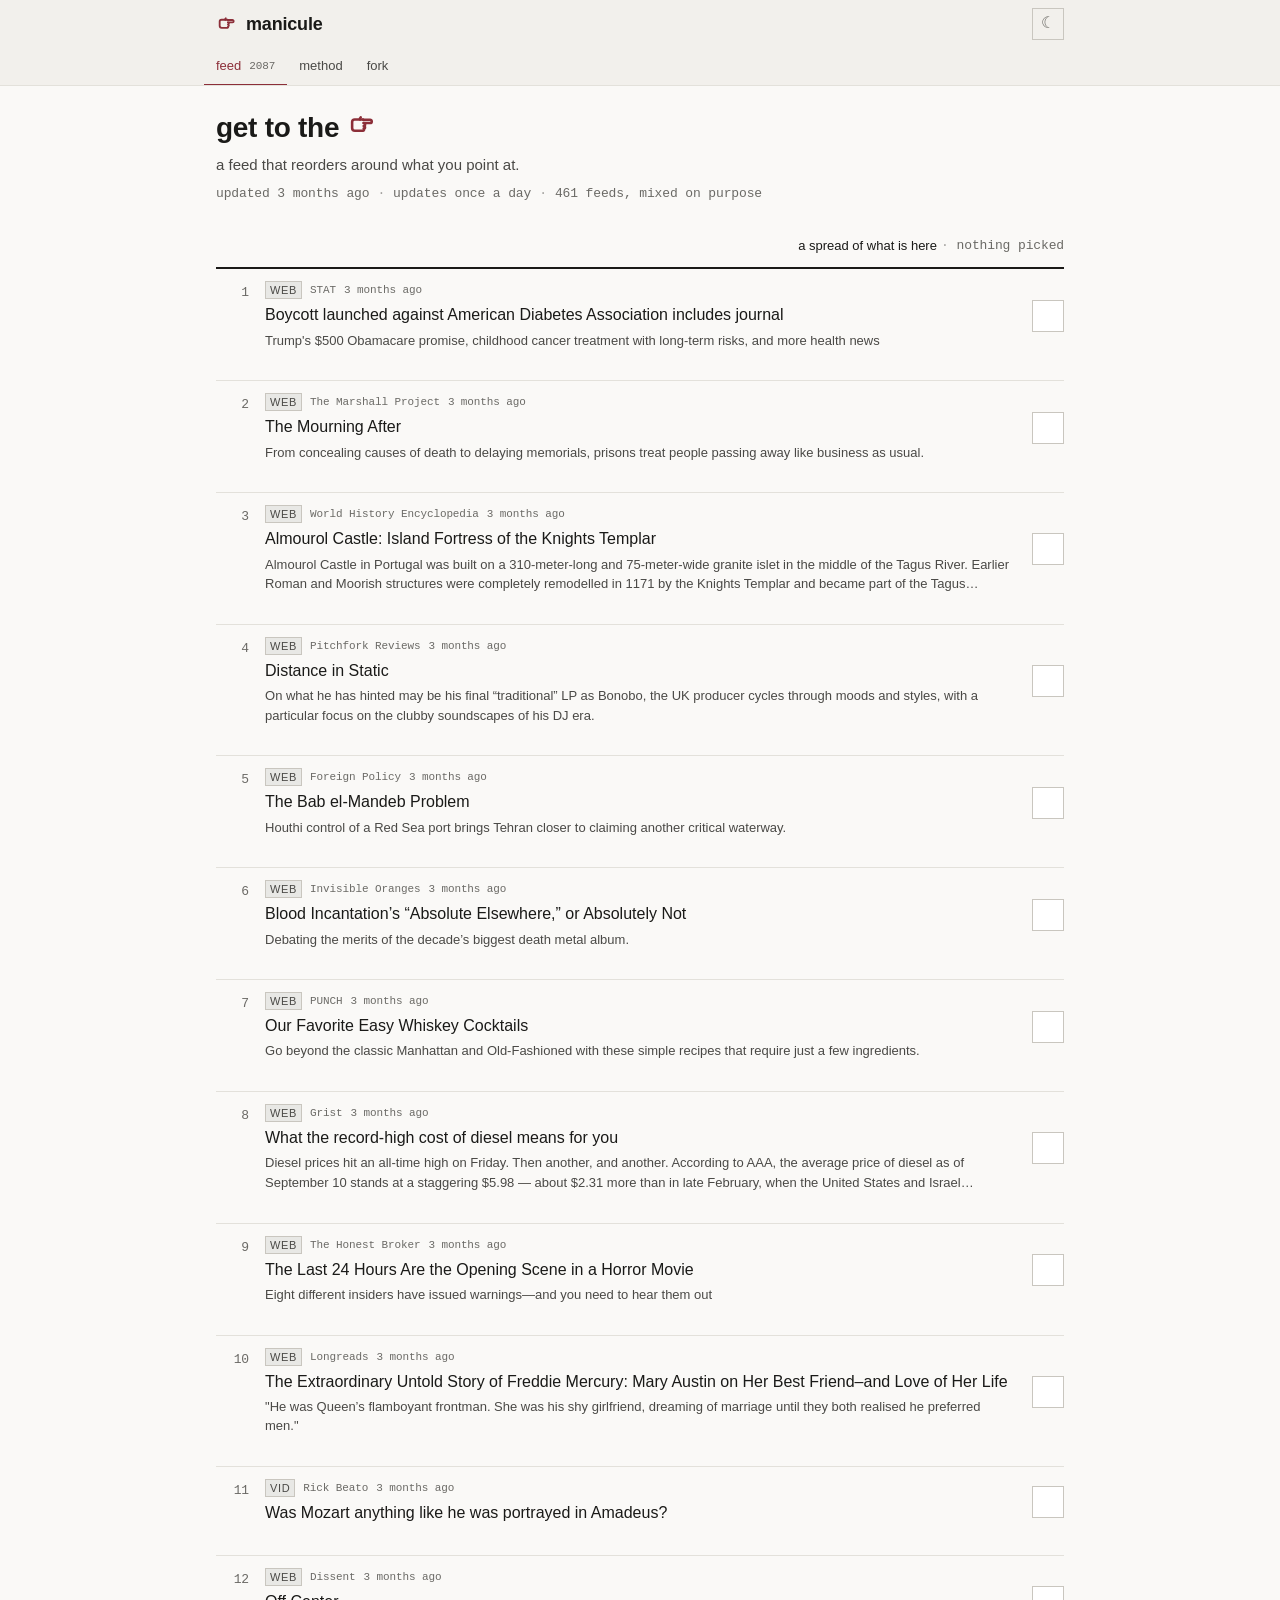
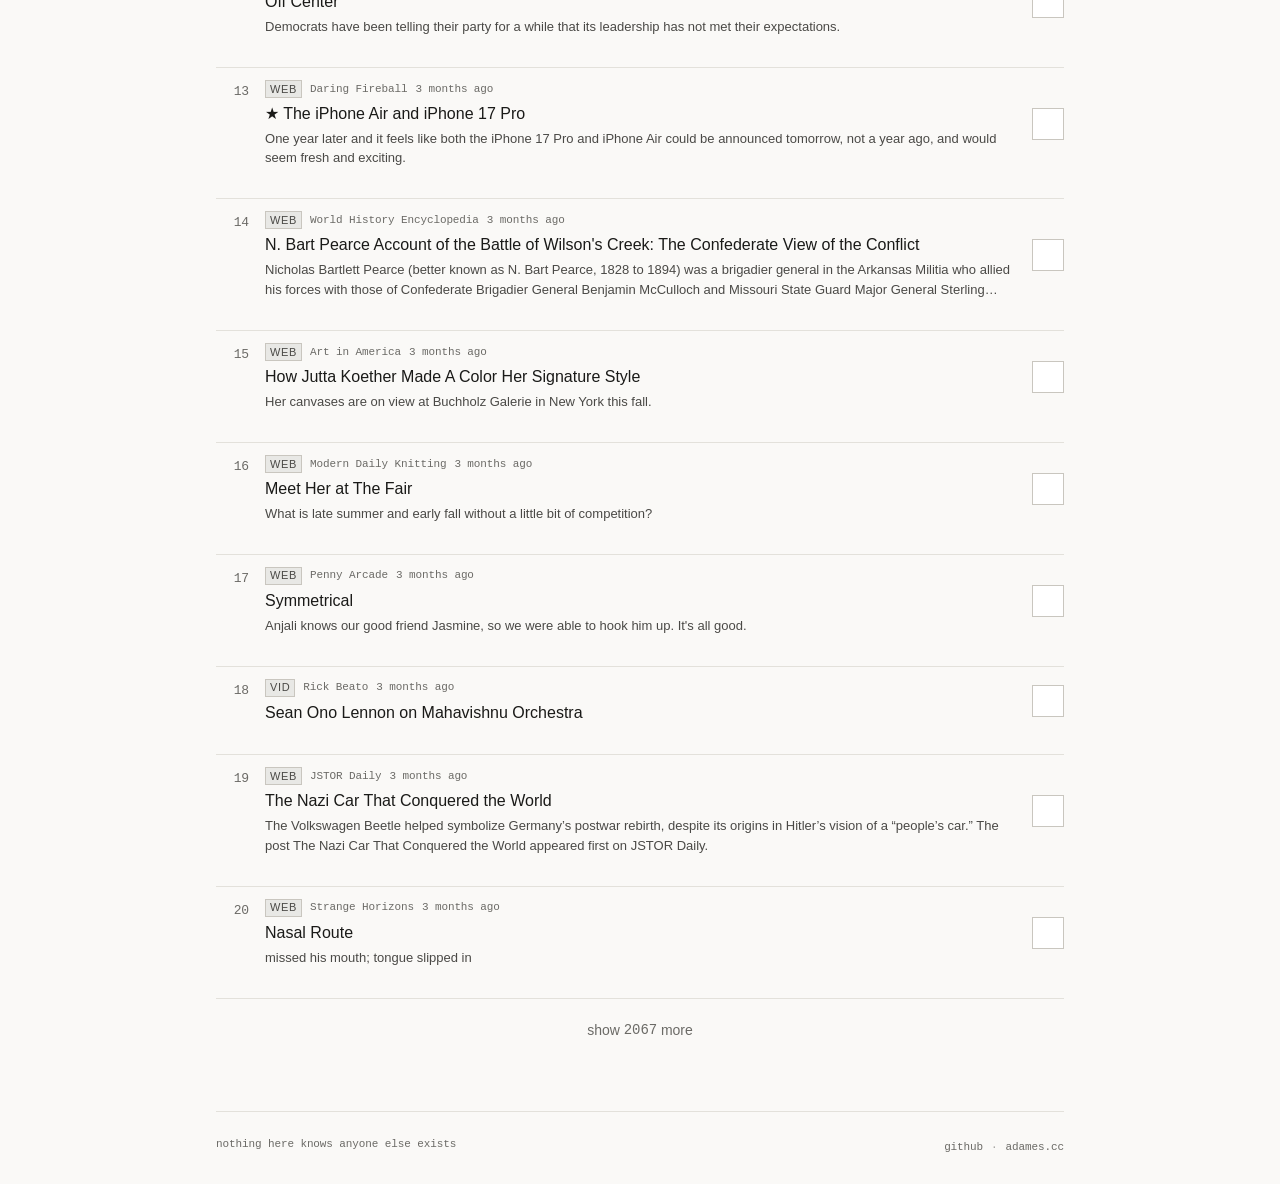
==== commit 709b3d1b: "a control is drawn while pressing it would do something the header carried "! forget" on every visit" ====
--- a/site/index.html
+++ b/site/index.html
@@ -36,9 +36,6 @@
         <a href="method.html" data-page="method">method</a>
         <a href="fork.html" data-page="fork">fork</a>
       </nav>
-      <div class="acts">
-        <button class="btn danger" type="button" data-act="forget" title="clears everything you have picked and passed"><span aria-hidden="true">!</span> forget</button>
-      </div>
     </div>
   </header>
 
--- a/site/manicule.css
+++ b/site/manicule.css
@@ -397,13 +397,6 @@
   border-bottom: var(--border-w) solid var(--border);
 }
 
-.strip .acts {
-  display: flex;
-  gap: var(--space-2);
-  flex: none;
-  padding: var(--space-1) 0;
-} /* here in every state: an action that came and went would move the page under you */
-
 .topbar .words {
   display: flex;
   overflow-x: auto;
@@ -910,6 +903,10 @@
   white-space: nowrap;
   min-width: 0;
 }
+
+.prose .tastes .feeds {
+  white-space: normal;
+} /* on the method page the line carries the working, so it wraps */
 
 .tastes .feeds b {
   font-weight: var(--weight-medium);
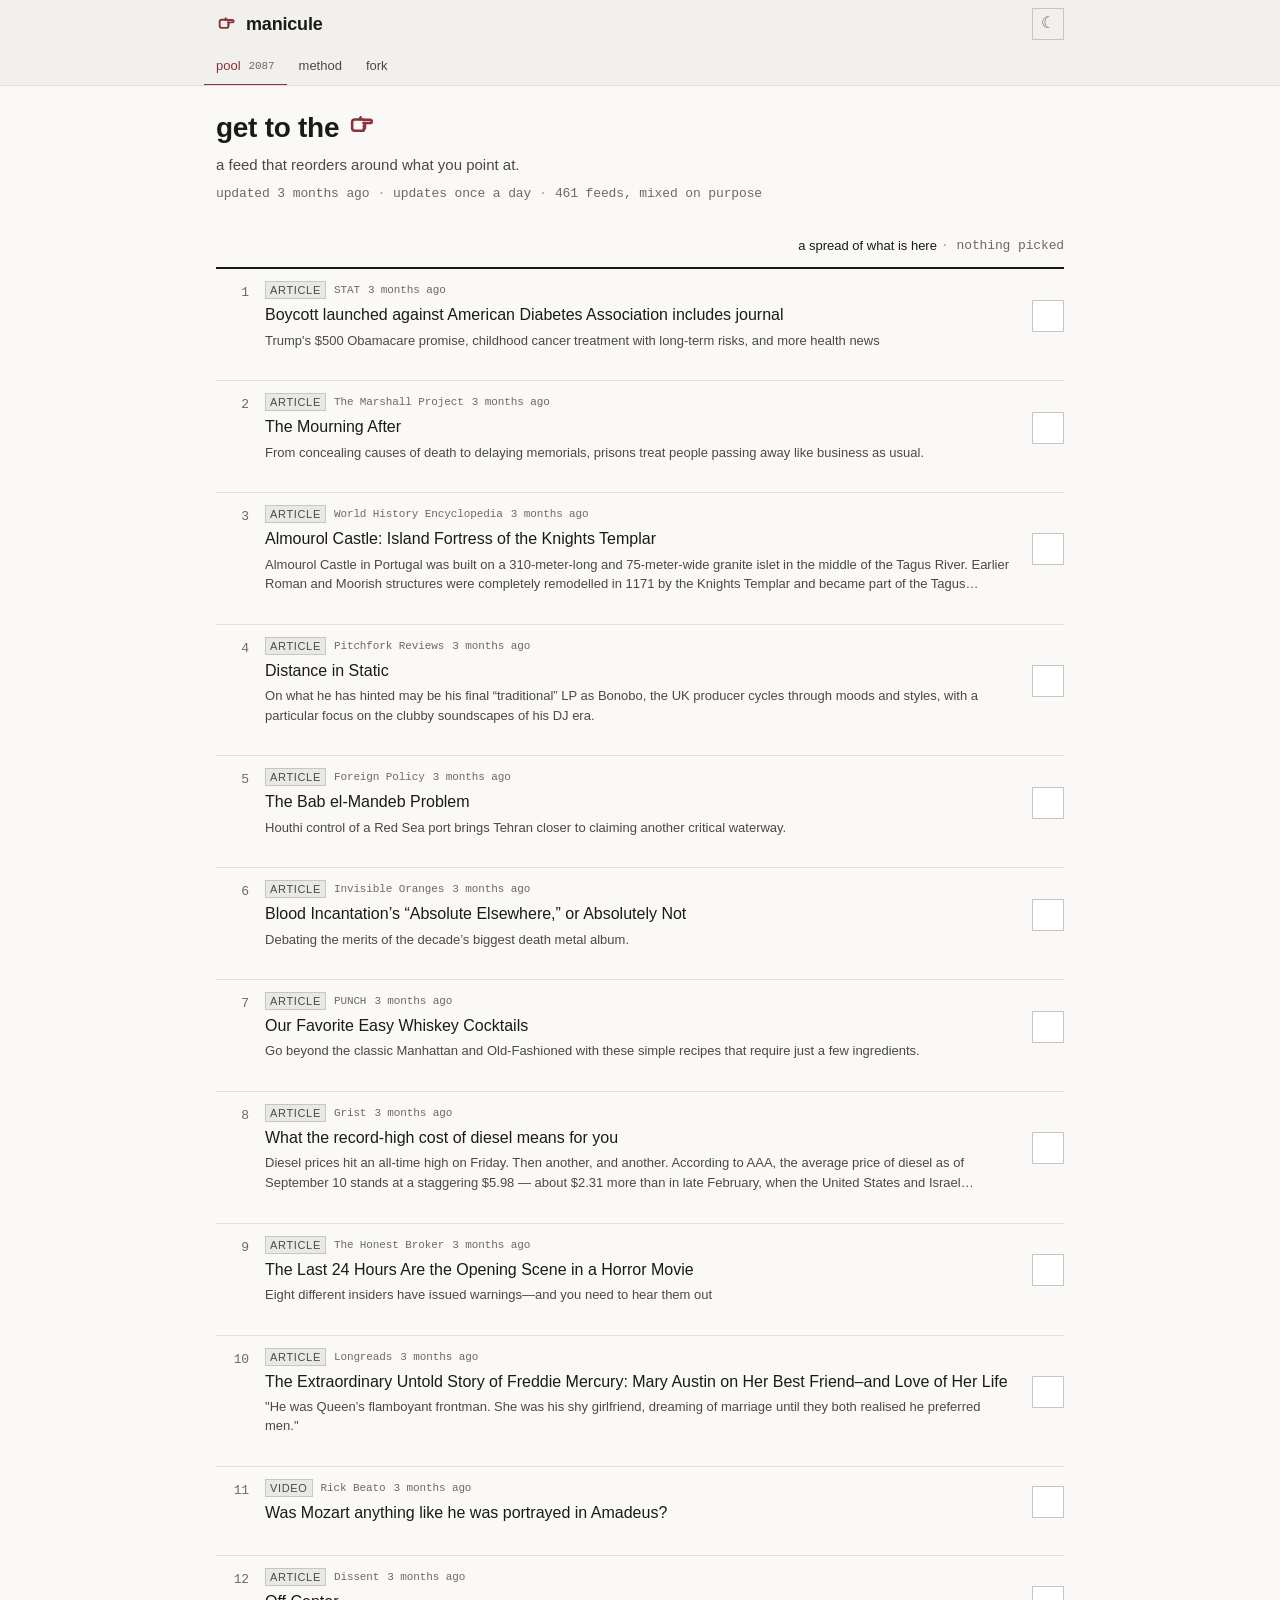
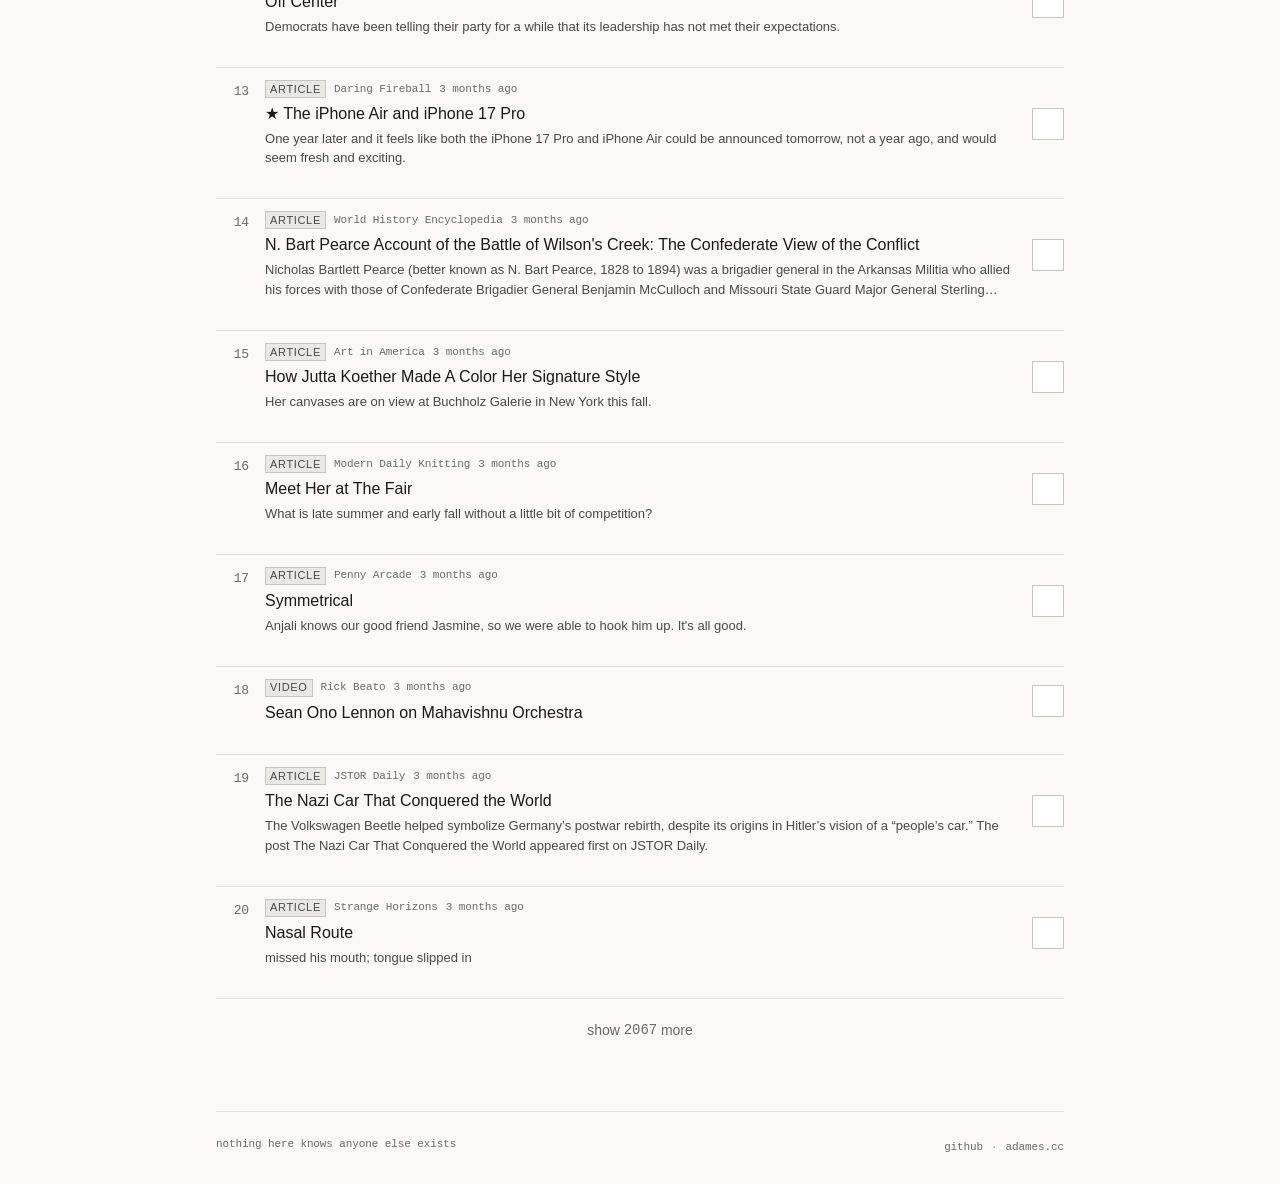
==== commit 643423f1: "the page is the pool "feed" was the tab and the source: the method page said the feed stays newest f" ====
--- a/site/index.html
+++ b/site/index.html
@@ -3,10 +3,10 @@
 <head>
 <meta charset="utf-8">
 <meta name="viewport" content="width=device-width, initial-scale=1">
-<title>manicule · feed</title>
+<title>manicule · pool</title>
 <meta name="description" content="remember your tastes">
 <meta property="og:type" content="website">
-<meta property="og:title" content="manicule · feed">
+<meta property="og:title" content="manicule · pool">
 <meta property="og:description" content="remember your tastes">
 <meta property="og:image" content="https://manicule.adames.cc/og.png">
 <meta property="og:url" content="https://manicule.adames.cc/">
@@ -32,7 +32,7 @@
     </div>
     <div class="strip">
       <nav class="words" aria-label="pages">
-        <a href="./" data-page="feed">feed <span class="n" data-count></span></a>
+        <a href="./" data-page="pool">pool <span class="n" data-count></span></a>
         <a href="method.html" data-page="method">method</a>
         <a href="fork.html" data-page="fork">fork</a>
       </nav>
@@ -59,7 +59,7 @@
 
         <div class="banner" id="banner" role="status" hidden>
           <span id="banner-says"></span>
-          <span class="acts"><button class="btn" type="button" data-act="fresh">start fresh</button></span>
+          <span class="acts"><button class="btn" type="button" data-act="reset" title="clears what you picked and passed, and puts λ back to its default">reset</button></span>
         </div>
 
         <span id="newtab" hidden>opens in a new tab</span>
@@ -82,7 +82,7 @@
 <div class="toast" id="toast" role="status"></div>
 <script src="rank.js"></script>
 <script src="shell.js"></script>
-<script src="feed.js"></script>
+<script src="pool.js"></script>
 <script>
 /* Yesterday's pool reads on a train. Nothing else changes if this never runs. */
 if ("serviceWorker" in navigator) addEventListener("load", () => navigator.serviceWorker.register("sw.js").catch(() => {}));
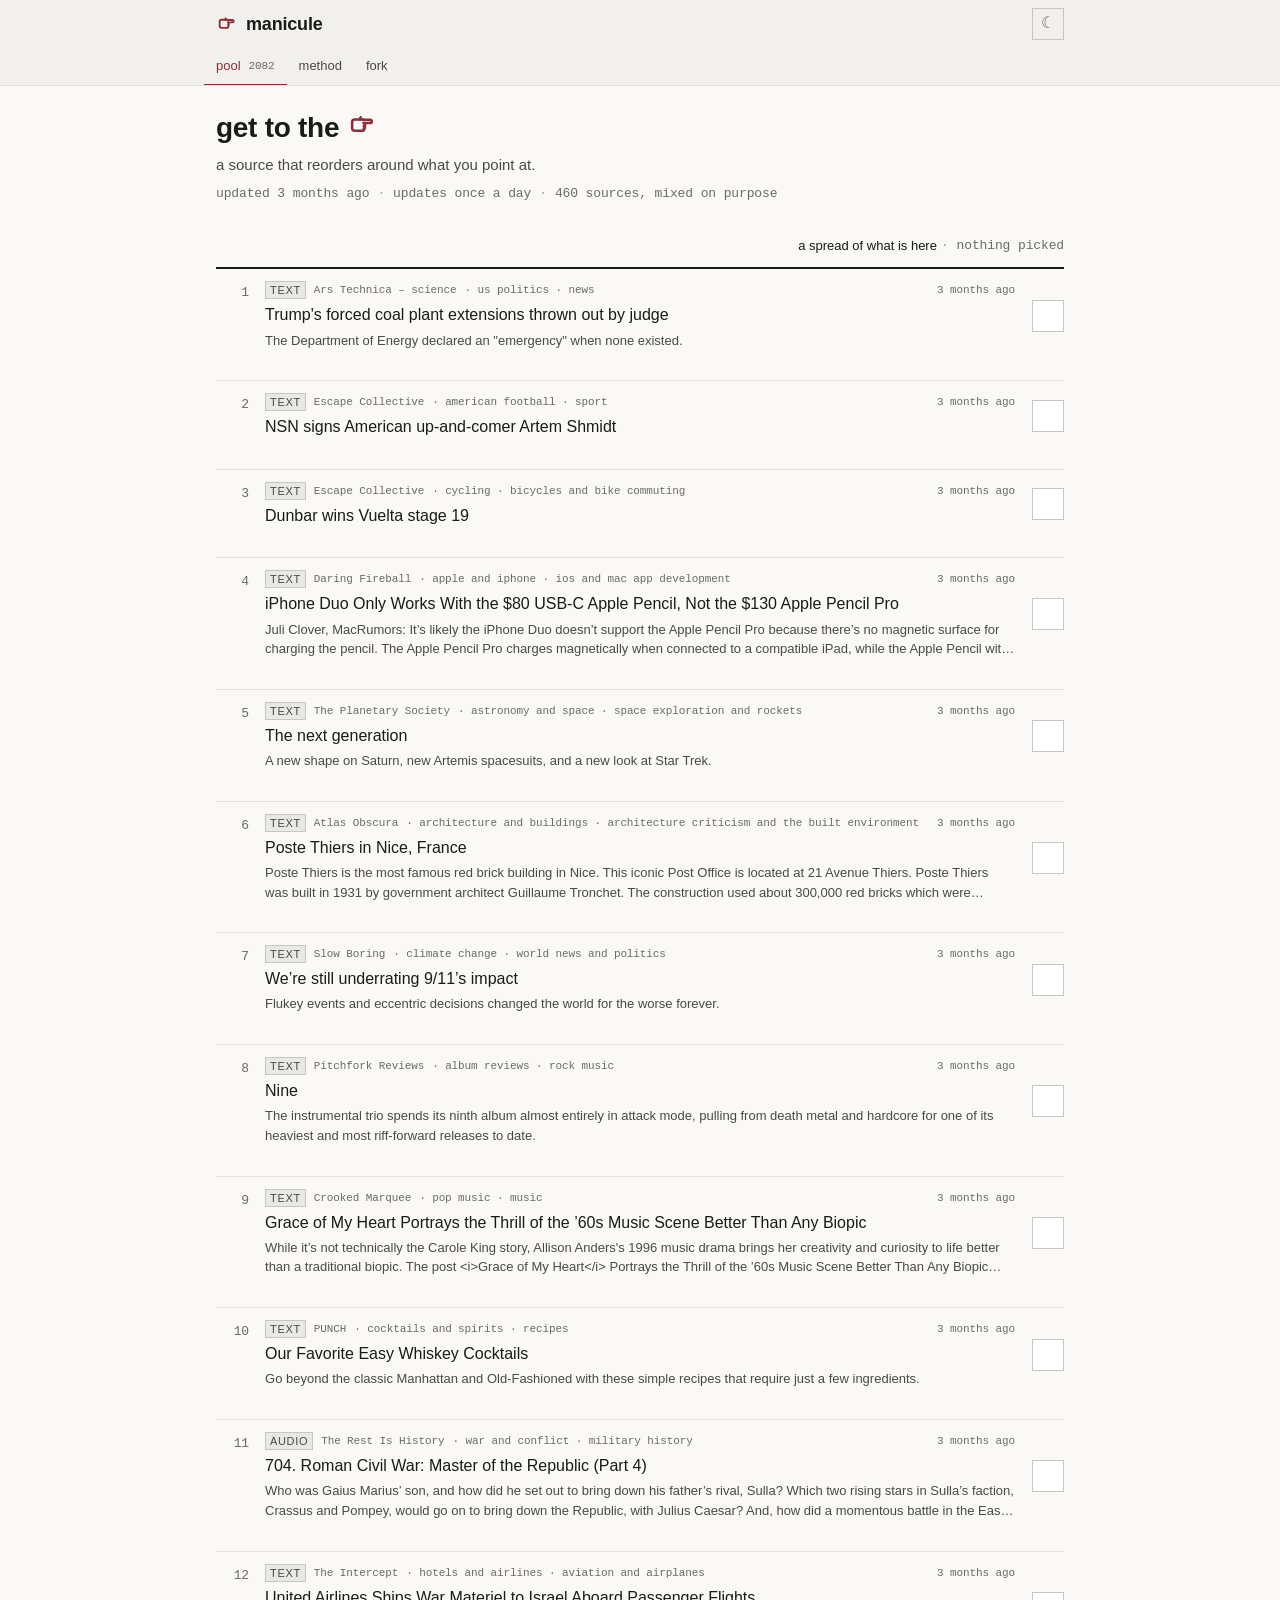
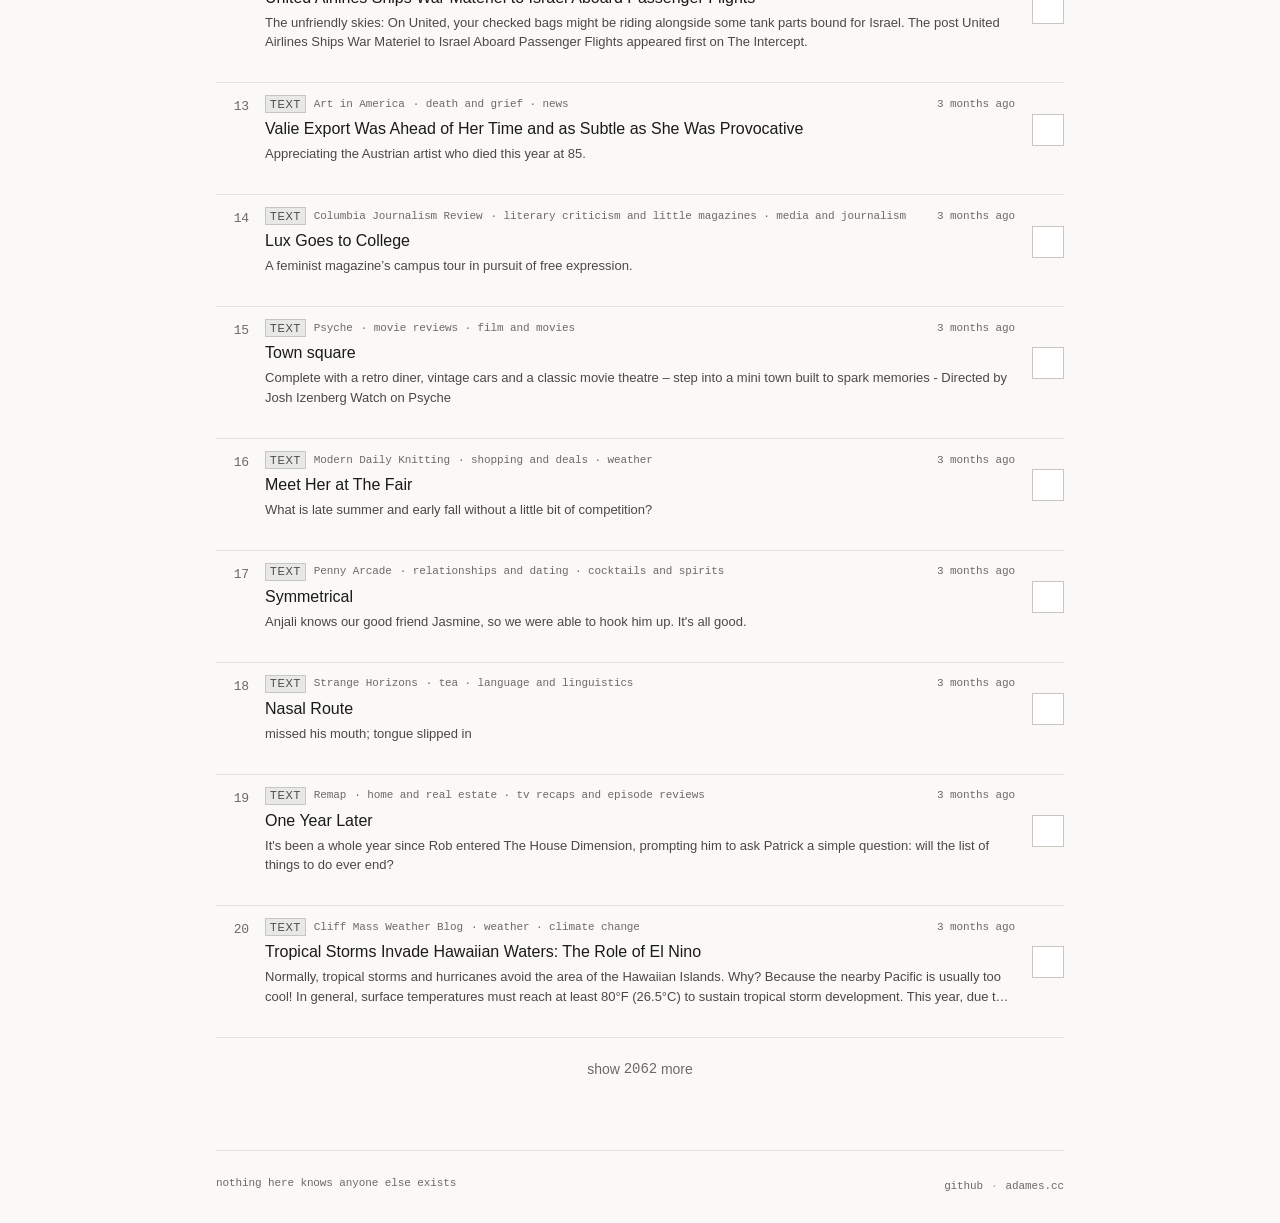
==== commit 4416a7e8: "a source is where a post came from First half of giving the collection its own word. "feed" was doin" ====
--- a/site/index.html
+++ b/site/index.html
@@ -44,7 +44,7 @@
     <main>
       <section class="mast" aria-label="manicule">
         <h1>get to the <span class="sr-only">☞</span><span data-hand="rest"></span></h1>
-        <p class="lead">a feed that reorders around what you point at.</p>
+        <p class="lead">a source that reorders around what you point at.</p>
         <p class="spec" id="spec"><span>loading</span></p>
       </section>
 
--- a/site/manicule.css
+++ b/site/manicule.css
@@ -897,18 +897,18 @@
   color: var(--text);
 } /* the number, when there are several: it is what the rows point at */
 
-.tastes .feeds {
+.tastes .sources {
   overflow: hidden;
   text-overflow: ellipsis;
   white-space: nowrap;
   min-width: 0;
 }
 
-.prose .tastes .feeds {
+.prose .tastes .sources {
   white-space: normal;
 } /* on the method page the line carries the working, so it wraps */
 
-.tastes .feeds b {
+.tastes .sources b {
   font-weight: var(--weight-medium);
   color: var(--text);
   text-transform: none;
@@ -990,8 +990,8 @@
   line-height: var(--leading-tight);
 }
 
-.meta .feed {
-  flex: 0 1 auto;
+.meta .source {
+  flex: 0 0 auto;
   min-width: 0;
   overflow: hidden;
   text-overflow: ellipsis;
@@ -1000,6 +1000,20 @@
 }
 
 .meta time {
+  white-space: nowrap;
+}
+
+/* what the post is about: two labels, read as a pair */
+.meta .about::before {
+  content: "\00b7  ";
+}
+/* the source name keeps its width; the labels take what is left of the row
+   and clip only when the row itself is full */
+.meta .about {
+  flex: 1 1 0;
+  min-width: 0;
+  overflow: hidden;
+  text-overflow: ellipsis;
   white-space: nowrap;
 }
 
@@ -1485,7 +1499,7 @@
   max-width: var(--measure);
 }
 
-/* the picking chart: one feed's entries as ticks on two lines, before and after */
+/* the picking chart: one source's entries as ticks on two lines, before and after */
 
 .map {
   display: block;
@@ -1527,7 +1541,7 @@
   fill: var(--text-secondary);
 }
 
-/* the feed buttons under the picking chart */
+/* the source buttons under the picking chart */
 
 .choices {
   display: flex;
@@ -1825,8 +1839,11 @@
   .meta {
     flex-wrap: nowrap;
   }
-  .meta .feed {
+  .meta .source {
     max-width: 16ch;
+  }
+  .meta .about {
+    display: none;
   }
   .banner {
     flex-wrap: nowrap;
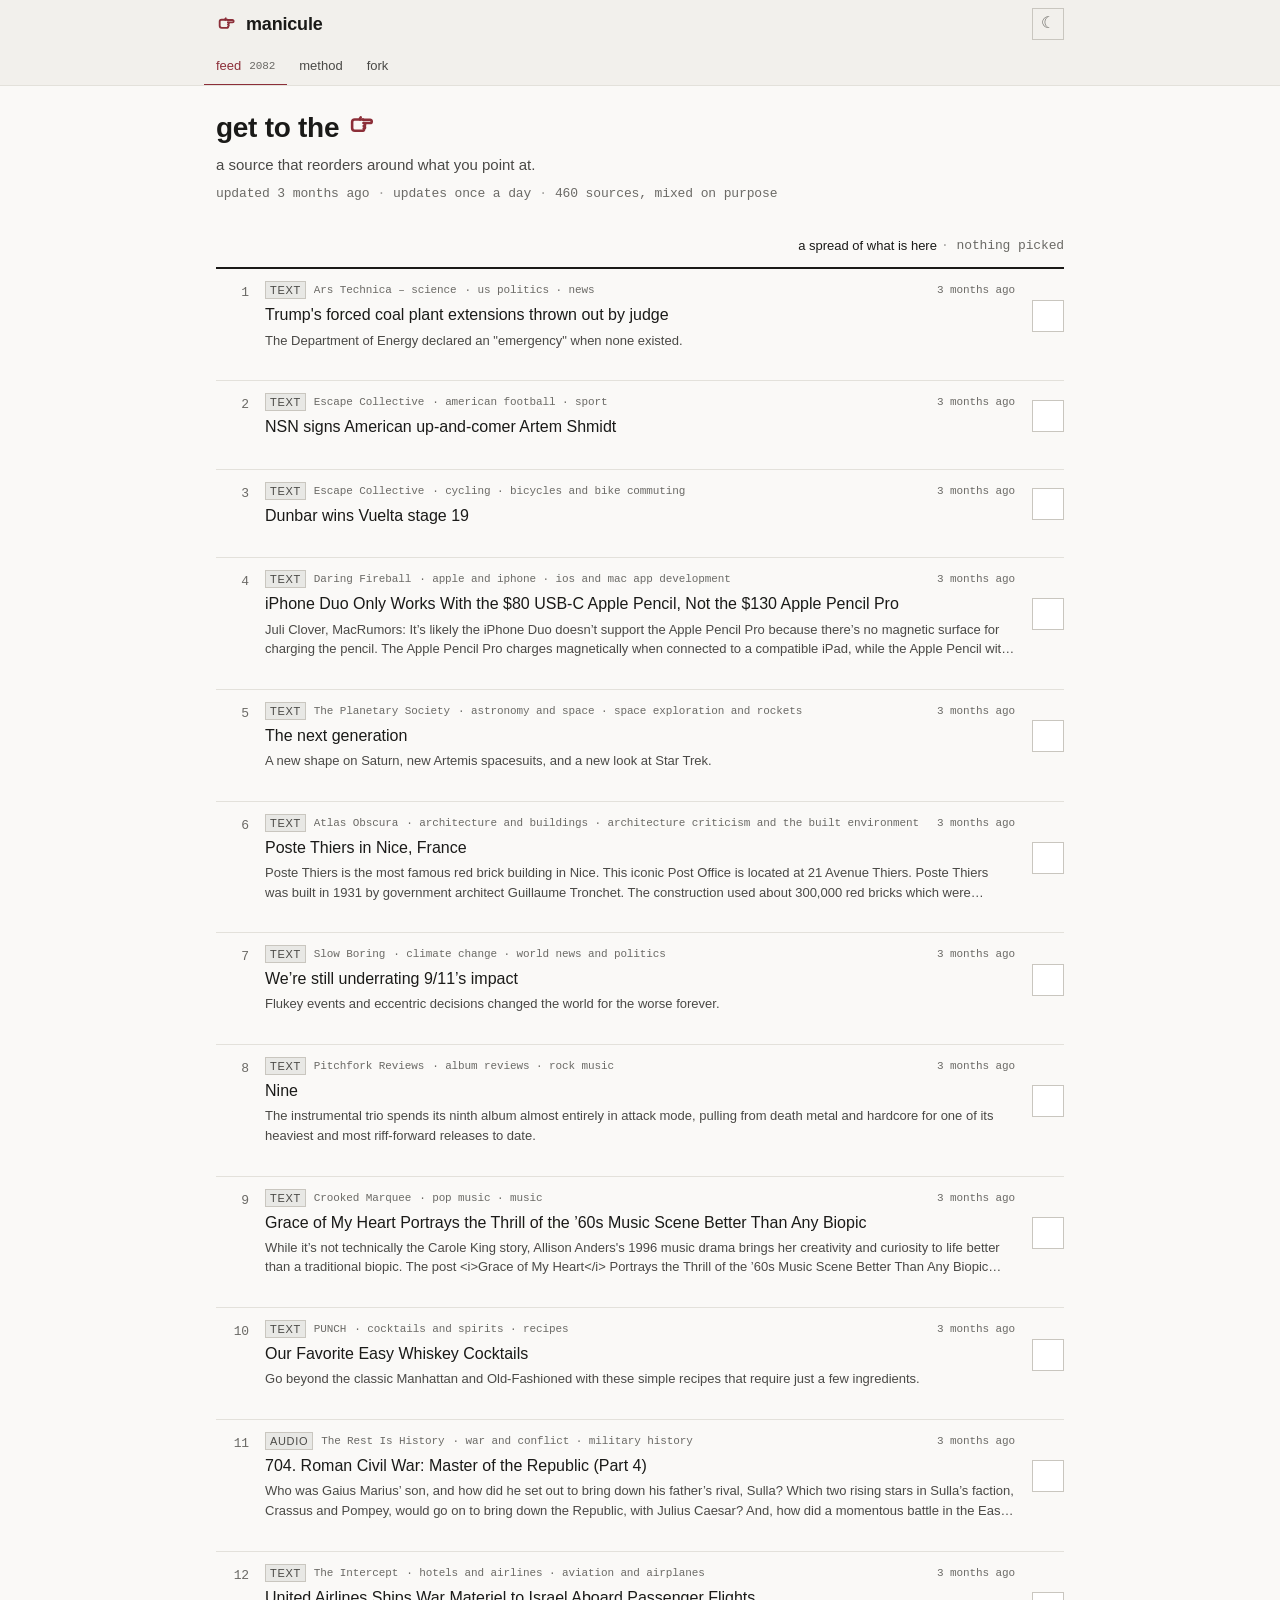
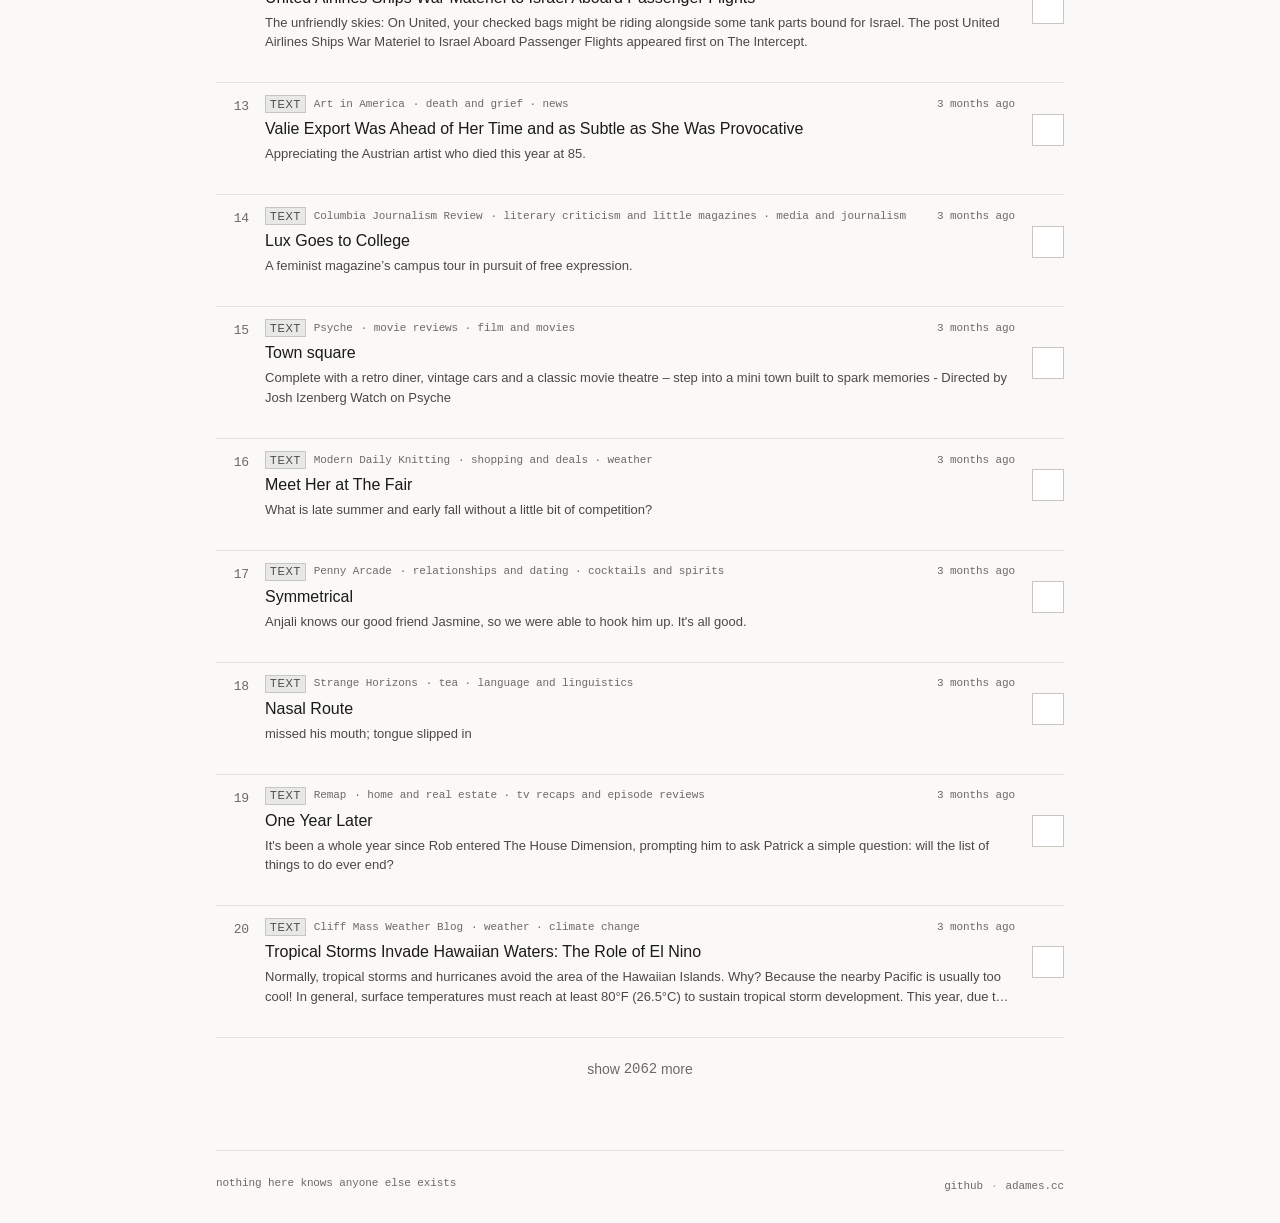
==== commit 29e72186: "the thing you read is the feed Second half. The tab, the title, the script and the copy called it th" ====
--- a/site/index.html
+++ b/site/index.html
@@ -3,10 +3,10 @@
 <head>
 <meta charset="utf-8">
 <meta name="viewport" content="width=device-width, initial-scale=1">
-<title>manicule · pool</title>
+<title>manicule · feed</title>
 <meta name="description" content="remember your tastes">
 <meta property="og:type" content="website">
-<meta property="og:title" content="manicule · pool">
+<meta property="og:title" content="manicule · feed">
 <meta property="og:description" content="remember your tastes">
 <meta property="og:image" content="https://manicule.adames.cc/og.png">
 <meta property="og:url" content="https://manicule.adames.cc/">
@@ -32,7 +32,7 @@
     </div>
     <div class="strip">
       <nav class="words" aria-label="pages">
-        <a href="./" data-page="pool">pool <span class="n" data-count></span></a>
+        <a href="./" data-page="feed">feed <span class="n" data-count></span></a>
         <a href="method.html" data-page="method">method</a>
         <a href="fork.html" data-page="fork">fork</a>
       </nav>
@@ -54,7 +54,7 @@
           <p class="status" id="status" aria-live="polite">loading</p>
         </div>
 
-        <!-- what your taste is about, read off the pool. one line an average -->
+        <!-- what your taste is about, read off the feed. one line an average -->
         <ol class="tastes" id="tastes" aria-label="your tastes" hidden></ol>
 
         <div class="banner" id="banner" role="status" hidden>
@@ -82,9 +82,9 @@
 <div class="toast" id="toast" role="status"></div>
 <script src="rank.js"></script>
 <script src="shell.js"></script>
-<script src="pool.js"></script>
+<script src="feed.js"></script>
 <script>
-/* Yesterday's pool reads on a train. Nothing else changes if this never runs. */
+/* Yesterday's feed reads on a train. Nothing else changes if this never runs. */
 if ("serviceWorker" in navigator) addEventListener("load", () => navigator.serviceWorker.register("sw.js").catch(() => {}));
 </script>
 </body>
--- a/site/manicule.css
+++ b/site/manicule.css
@@ -859,7 +859,7 @@
   opacity: .6;
 } /* a real space precedes each span (for screen readers); the left margin makes up the difference */
 
-/* your tastes, read off the pool: one line an average, in the status's voice */
+/* your tastes, read off the feed: one line an average, in the status's voice */
 .tastes {
   list-style: none;
   margin: var(--space-2) 0 0;
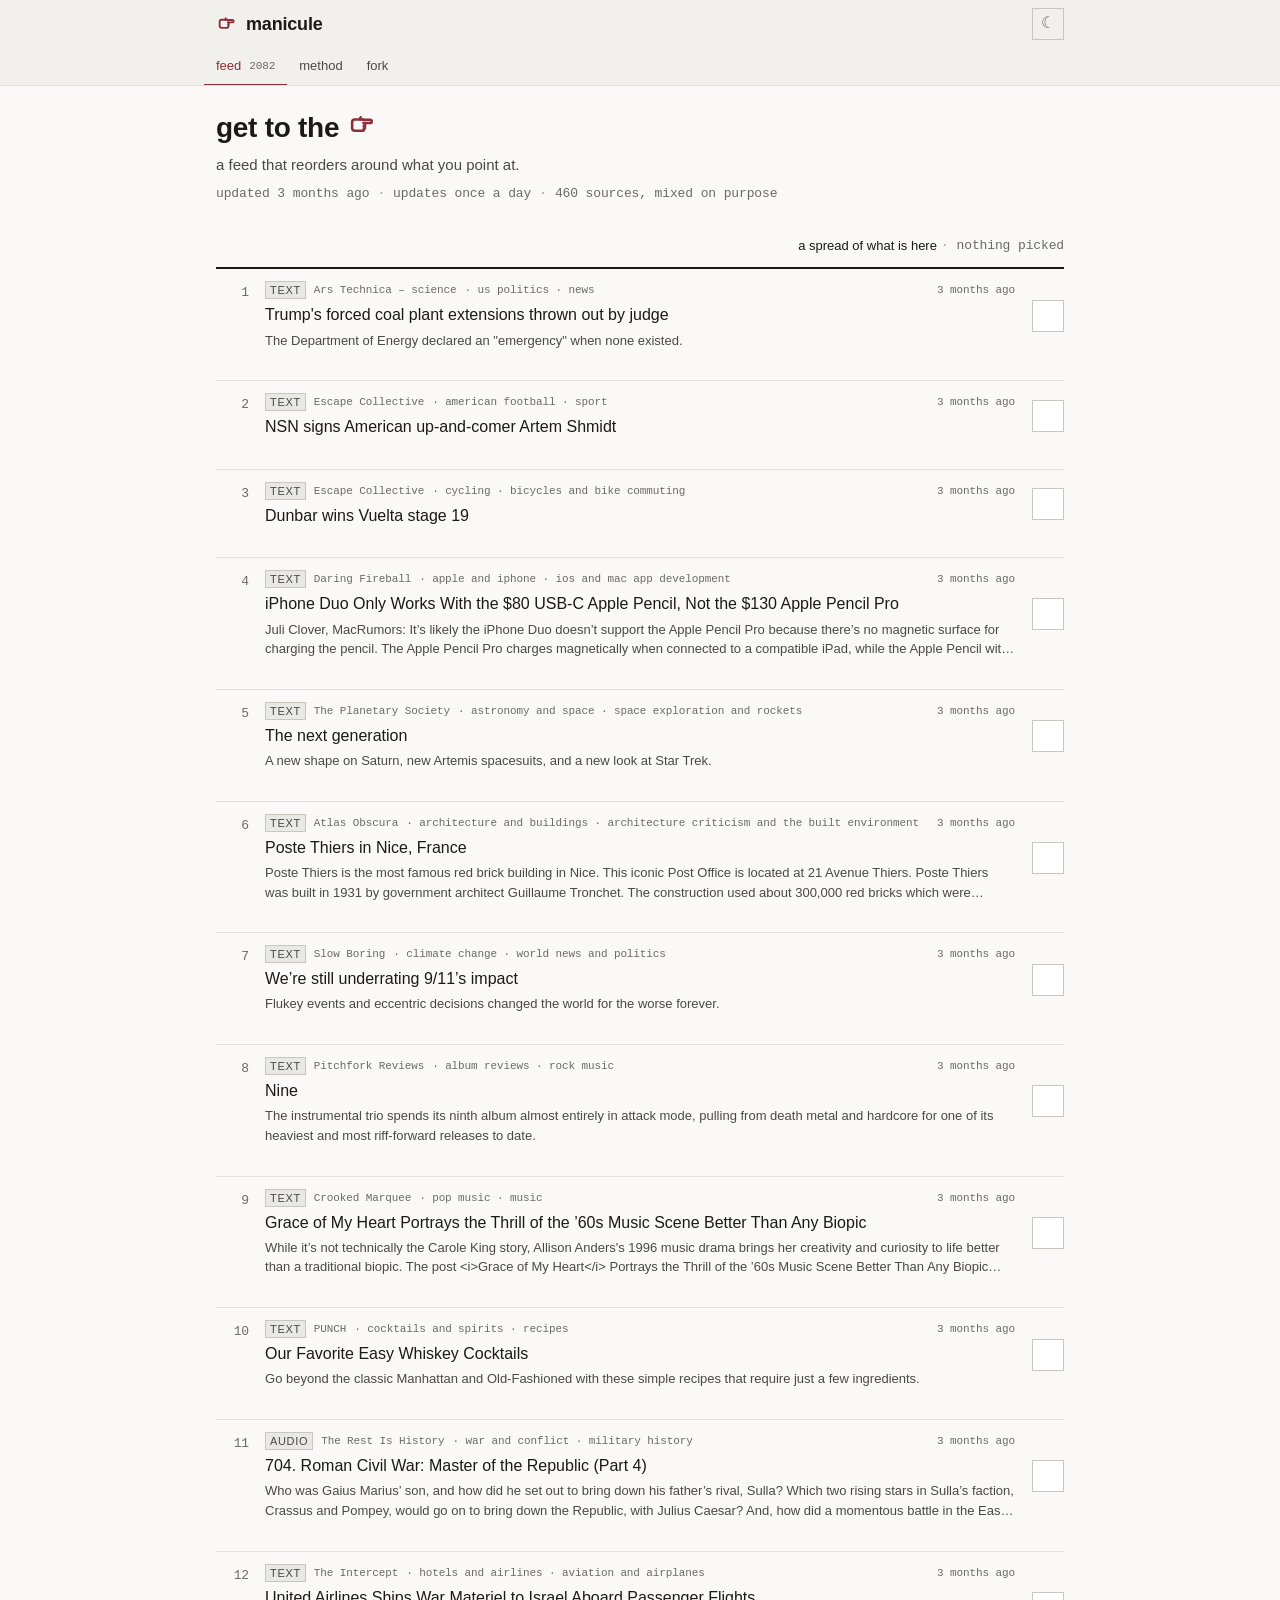
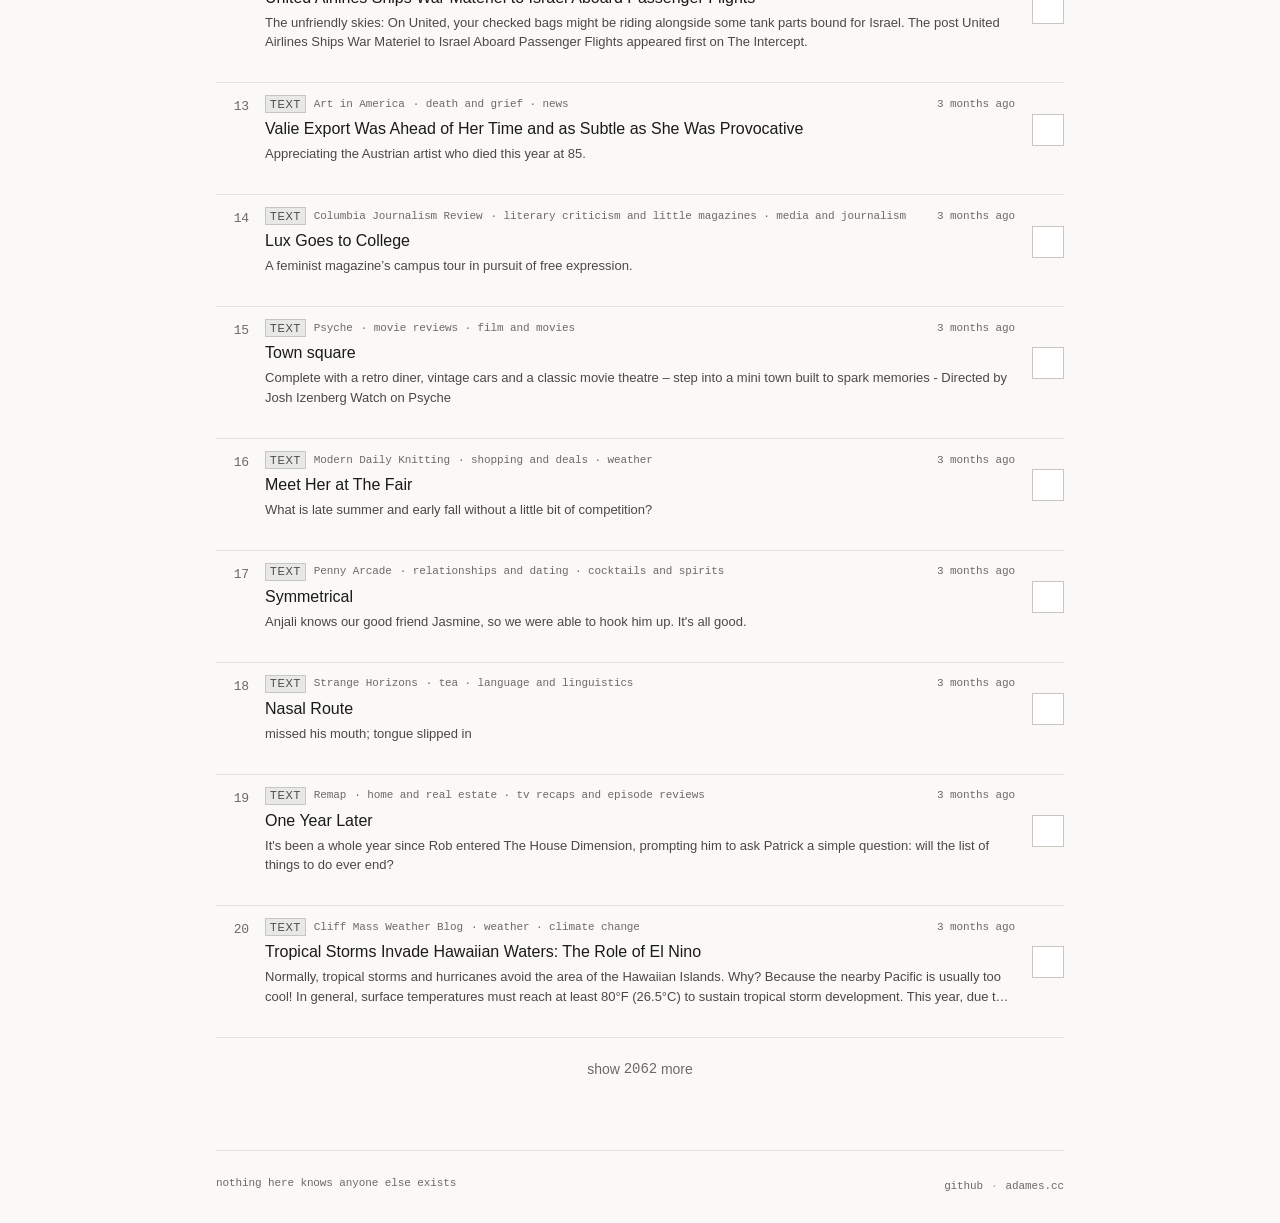
==== commit dad405c1: "the collisions the rename made, and one it broke Renaming feed -> source in one pass and pool -> fee" ====
--- a/site/index.html
+++ b/site/index.html
@@ -44,7 +44,7 @@
     <main>
       <section class="mast" aria-label="manicule">
         <h1>get to the <span class="sr-only">☞</span><span data-hand="rest"></span></h1>
-        <p class="lead">a source that reorders around what you point at.</p>
+        <p class="lead">a feed that reorders around what you point at.</p>
         <p class="spec" id="spec"><span>loading</span></p>
       </section>
 
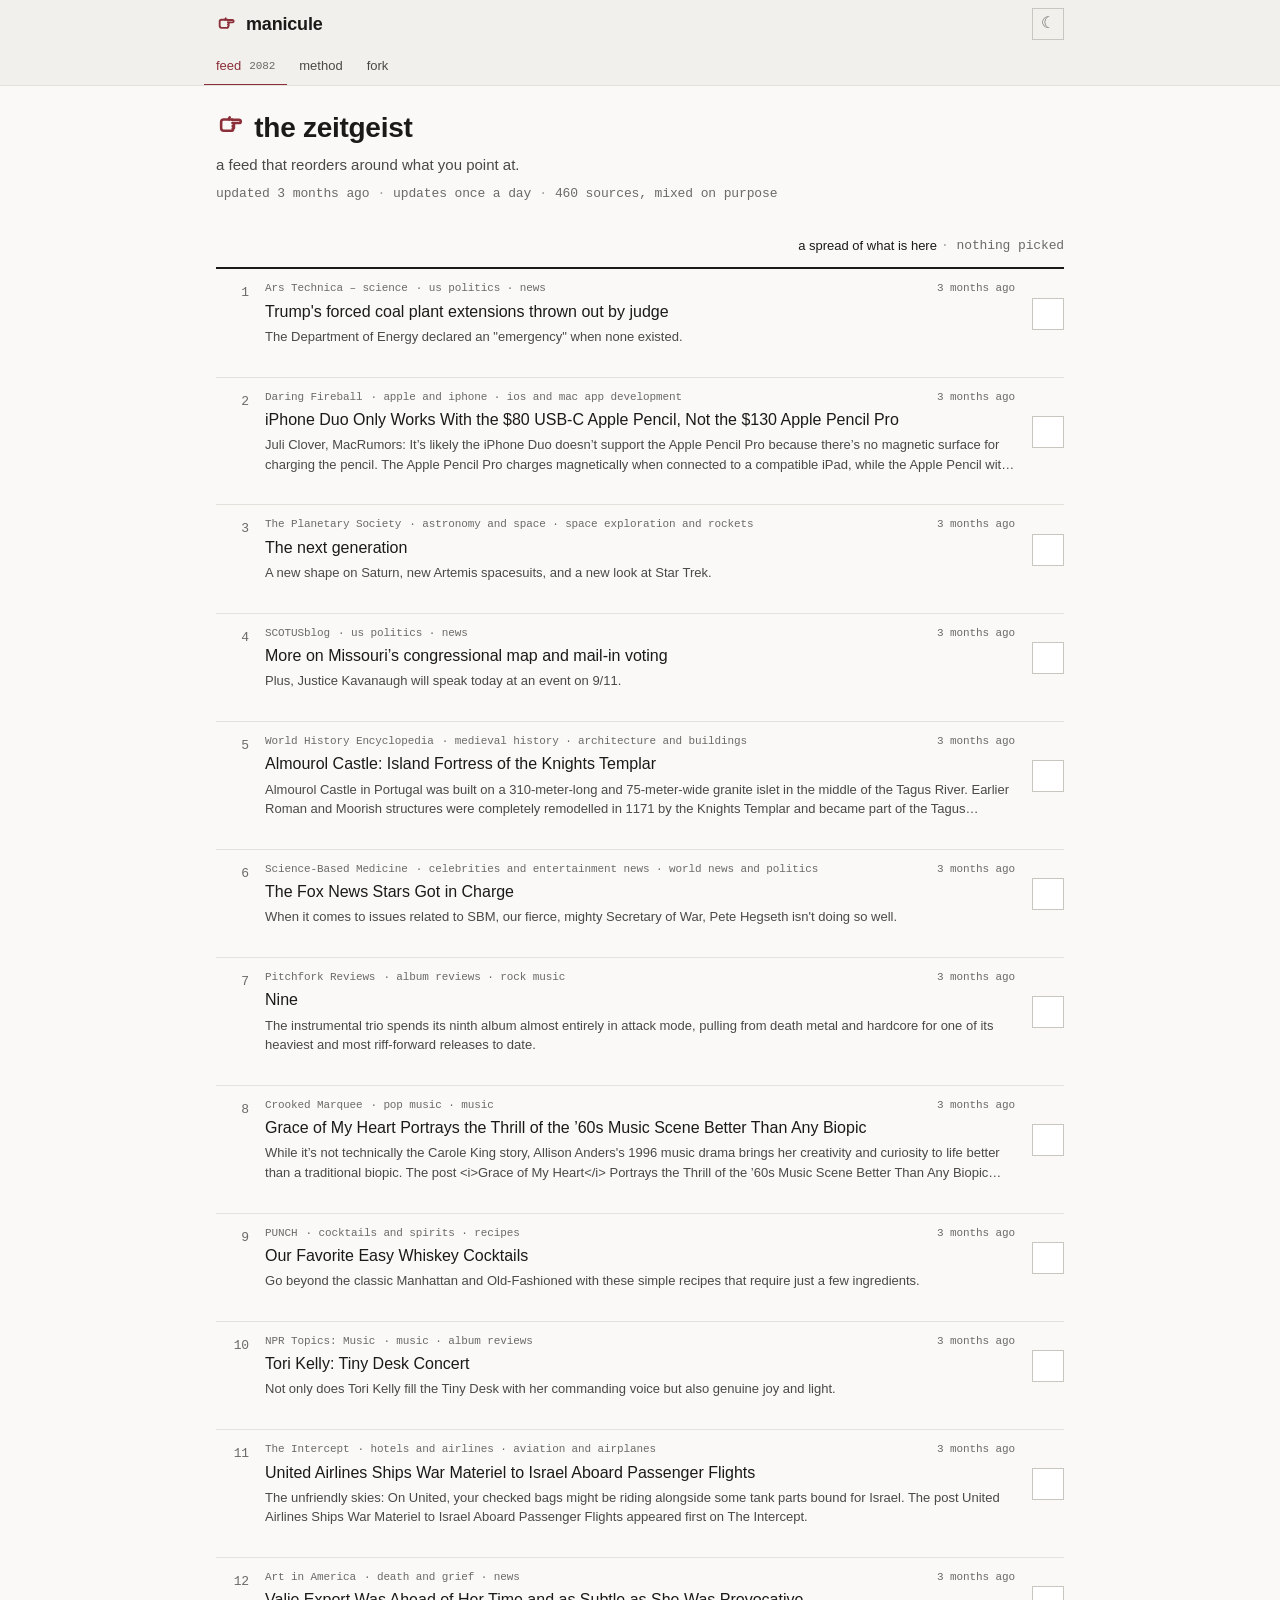
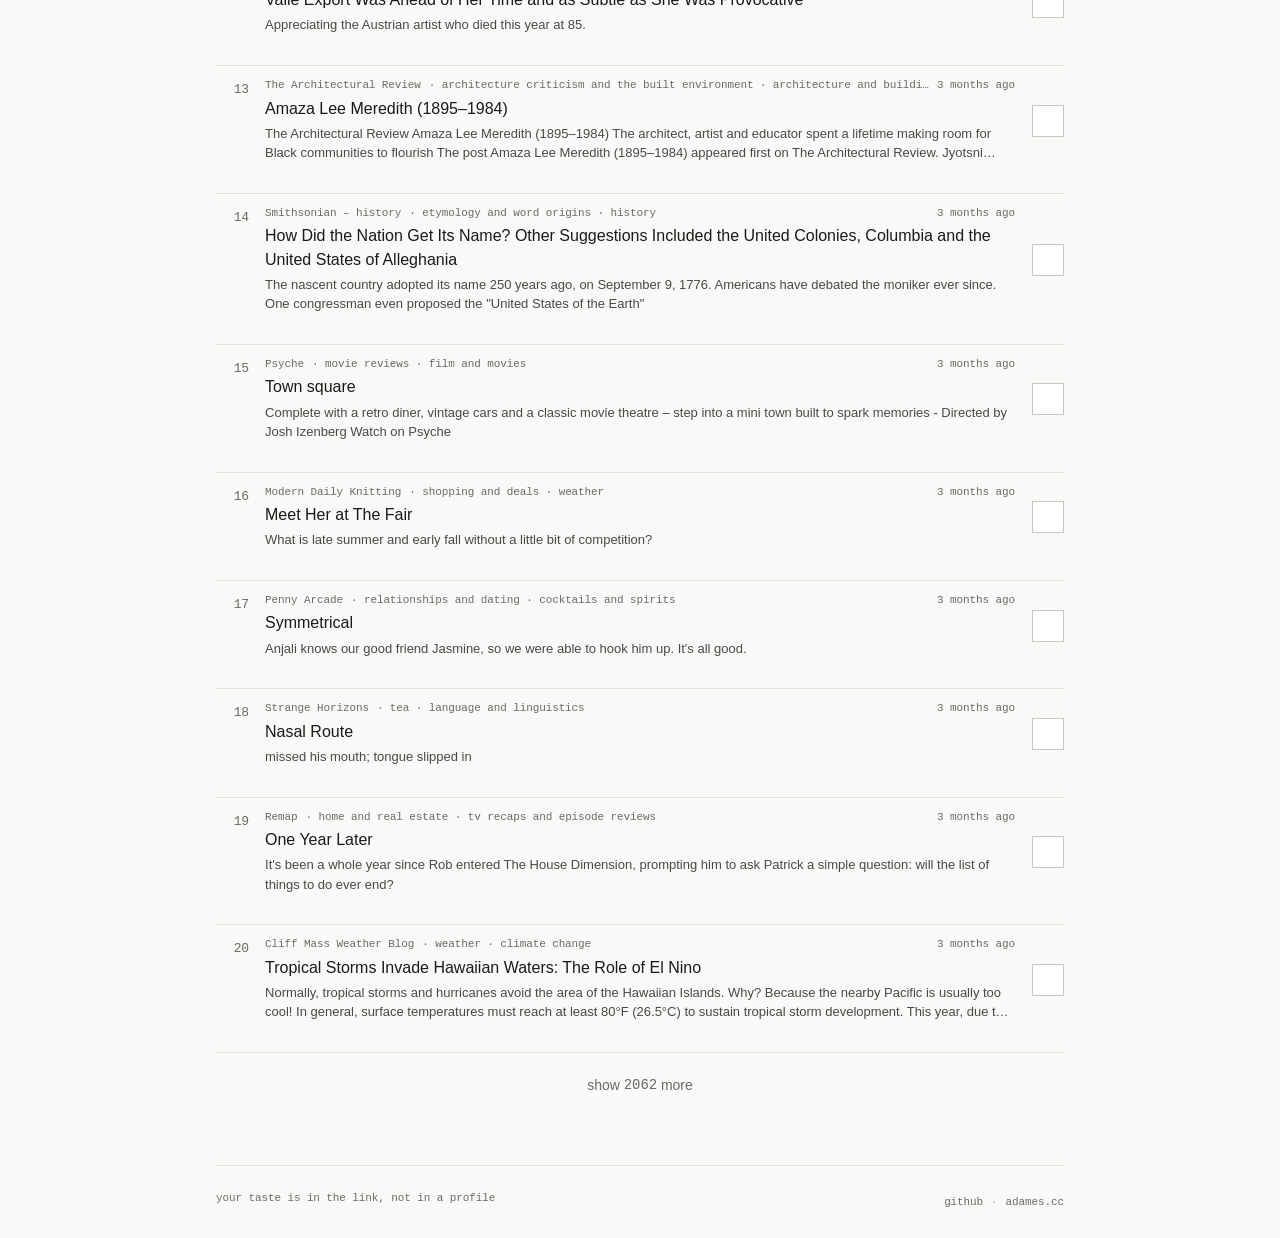
==== commit b379e8e6: "point the zeitgeist, and stop saying "text" Three things on the feed page, all copy and one line of " ====
--- a/site/index.html
+++ b/site/index.html
@@ -43,7 +43,7 @@
   <div class="page">
     <main>
       <section class="mast" aria-label="manicule">
-        <h1>get to the <span class="sr-only">☞</span><span data-hand="rest"></span></h1>
+        <h1><span class="sr-only">point</span><span data-hand="rest"></span> the zeitgeist</h1>
         <p class="lead">a feed that reorders around what you point at.</p>
         <p class="spec" id="spec"><span>loading</span></p>
       </section>
@@ -72,7 +72,7 @@
     <!-- the foot -->
     <footer class="foot">
       <div class="colophon-line">
-        <span>nothing here knows anyone else exists</span>
+        <span>your taste is in the link, not in a profile</span>
         <nav aria-label="elsewhere"><a href="https://github.com/adames/manicule">github</a><a href="https://adames.cc">adames.cc</a></nav>
       </div>
     </footer>
